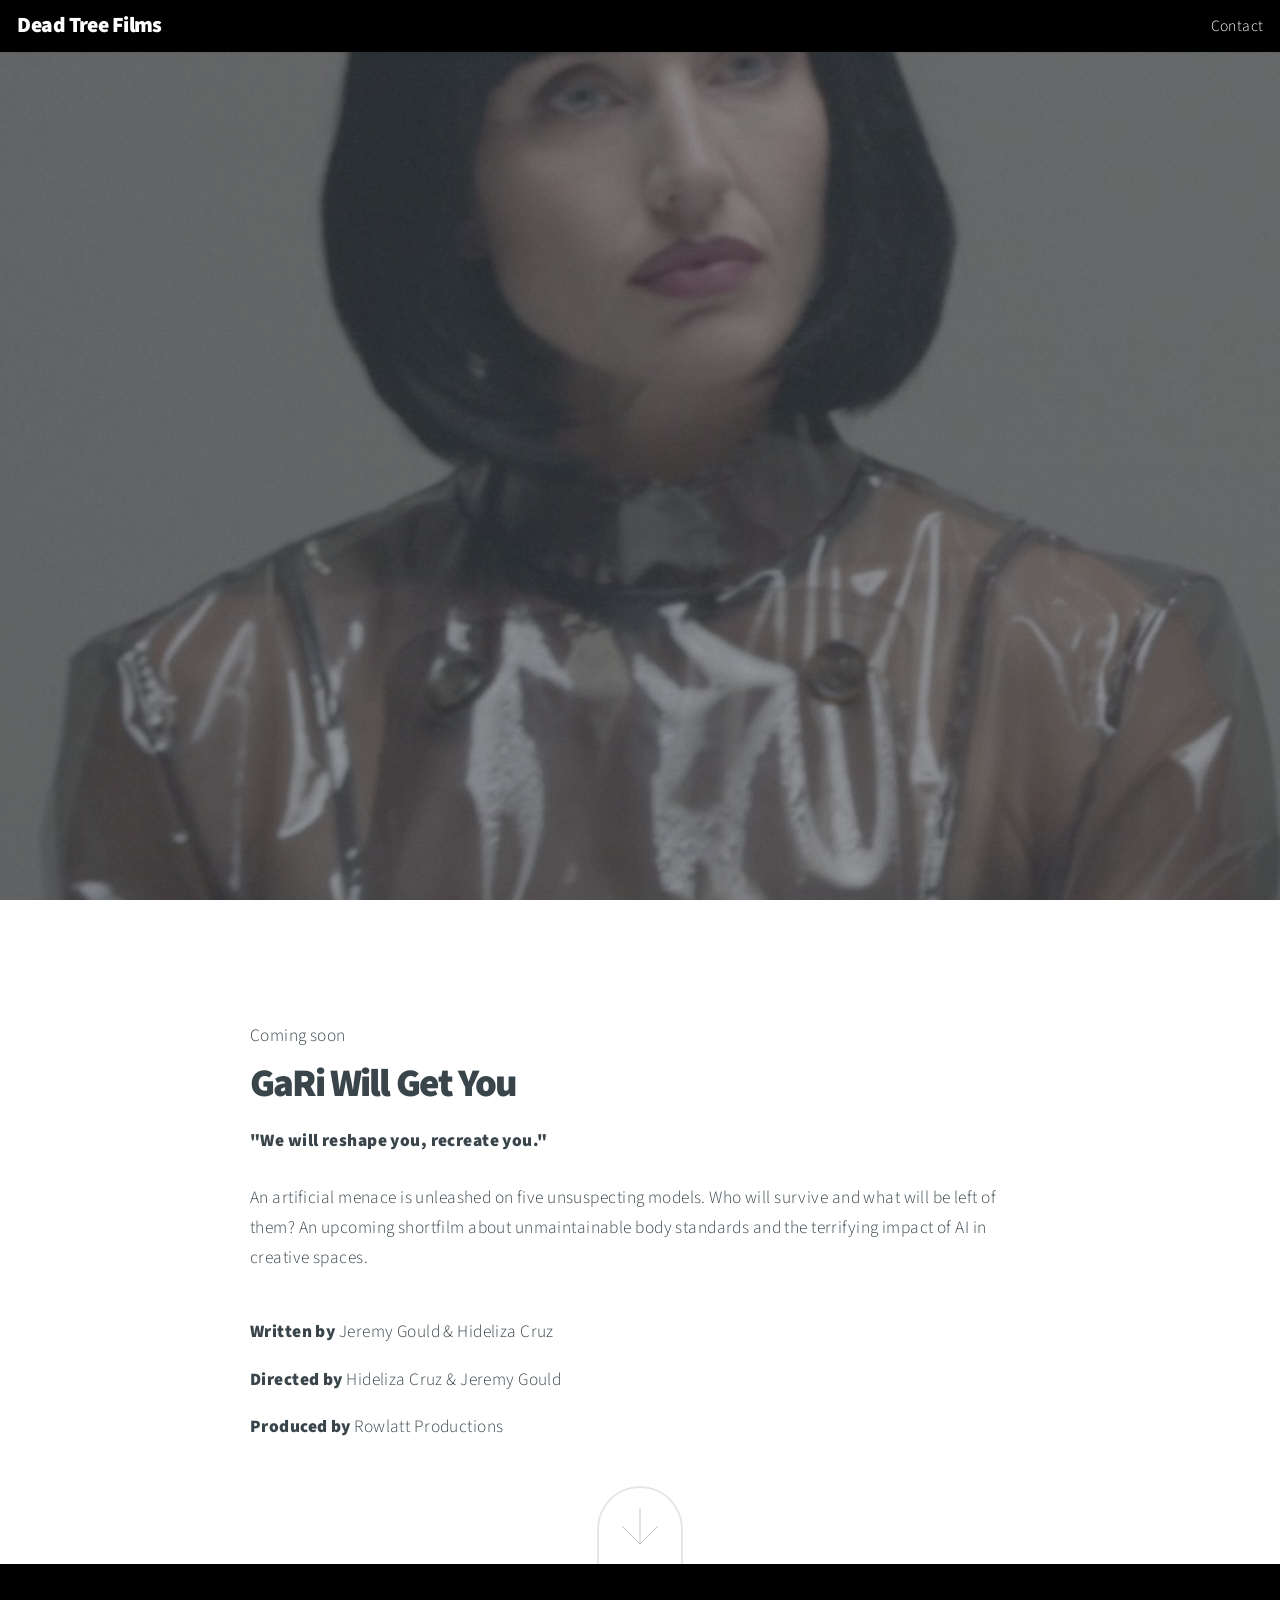
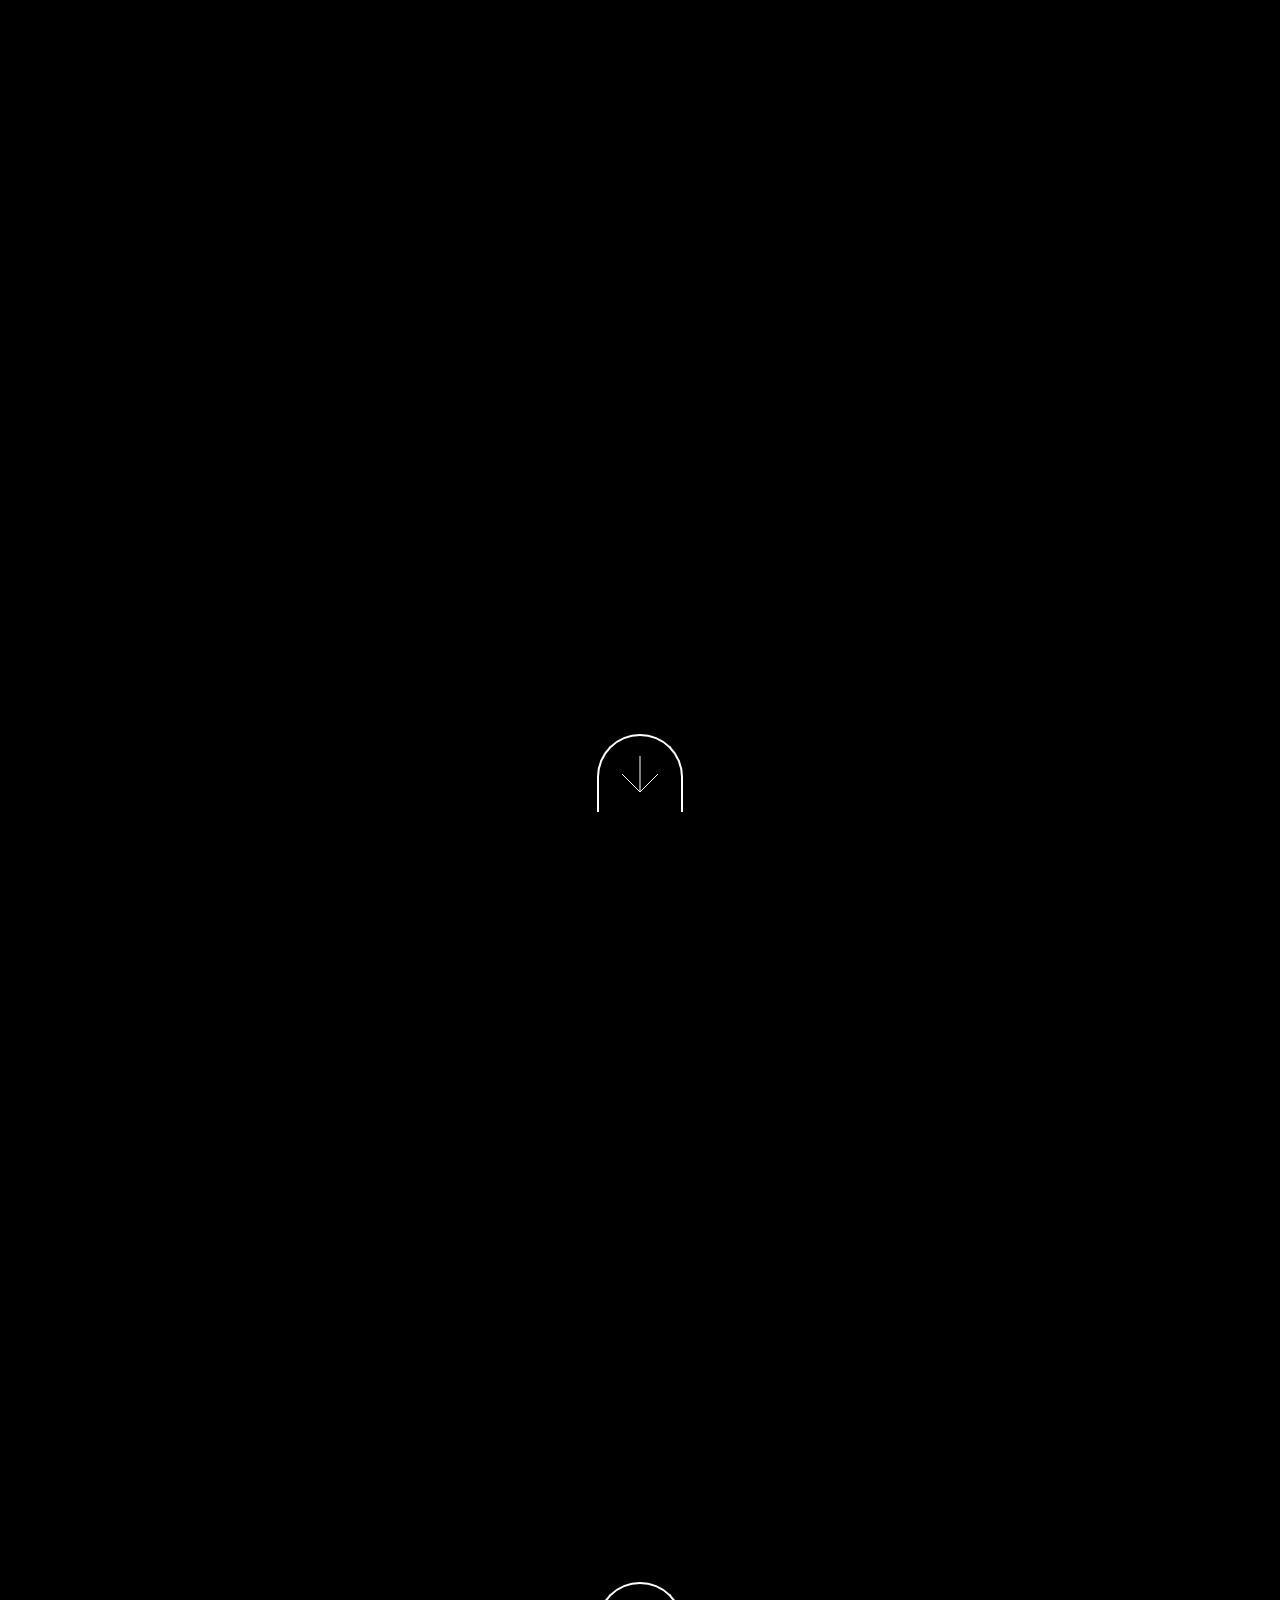
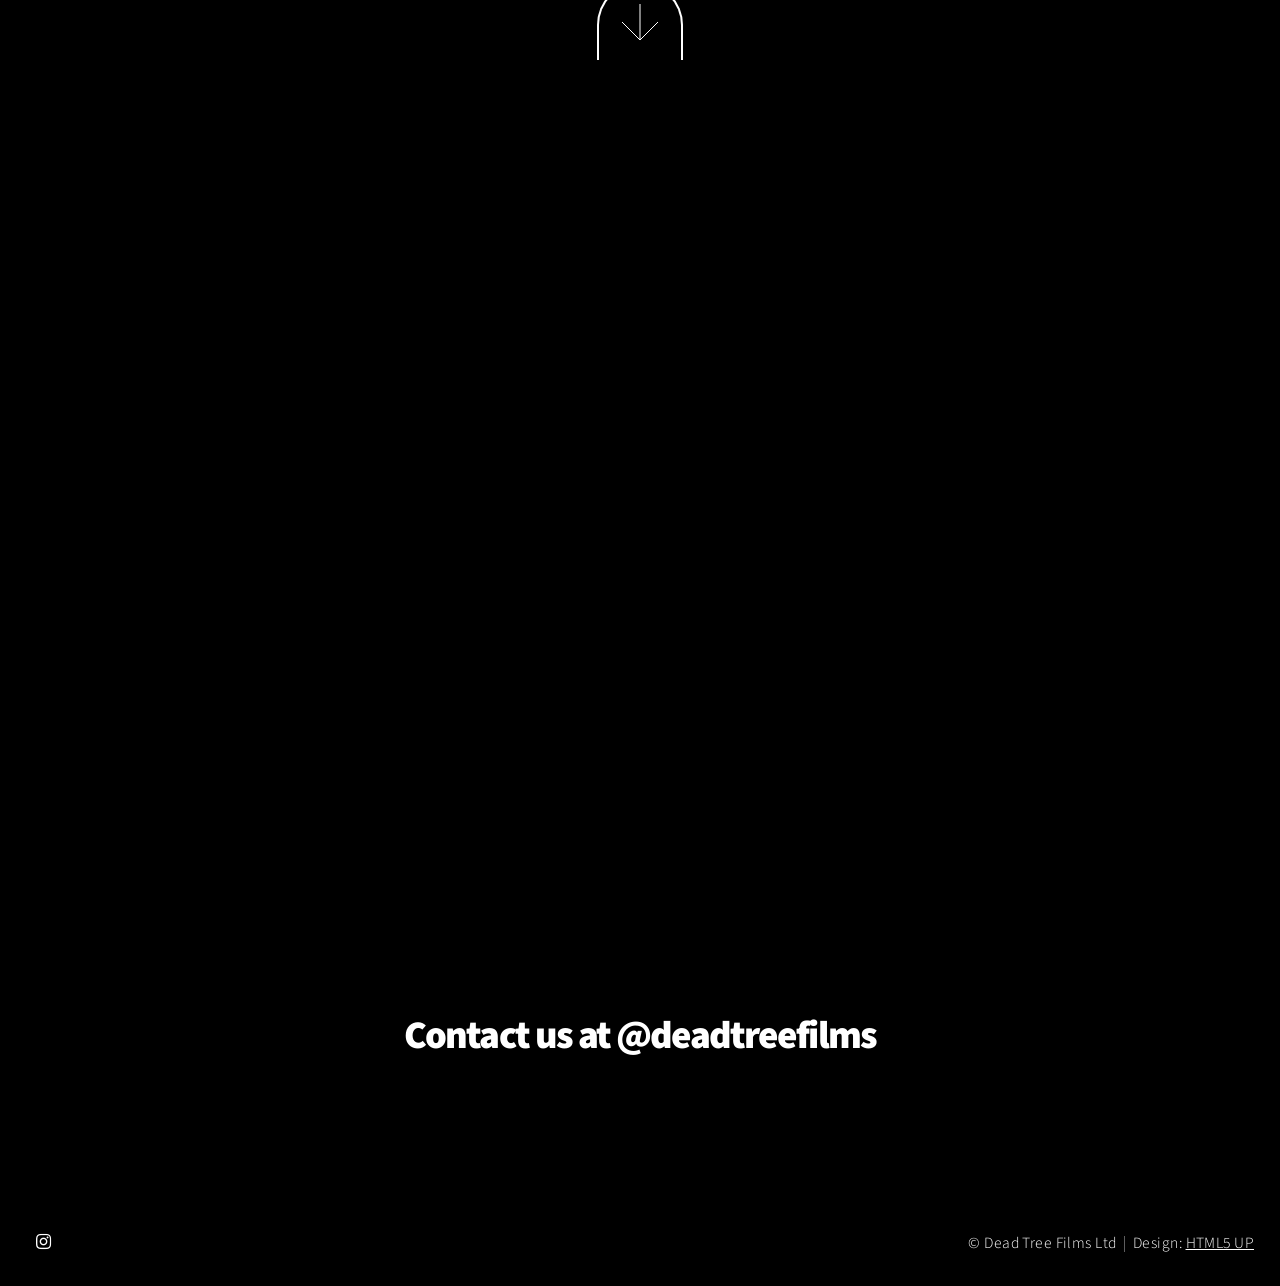
==== films_gari-will-get-you.html @ 2b0f0f31 "more pics for gari" ====
<!DOCTYPE HTML>
<!--
	Big Picture by HTML5 UP
	html5up.net | @ajlkn
	Free for personal and commercial use under the CCA 3.0 license (html5up.net/license)
-->
<html>
	<head>
		<title>GaRi Will Get You</title>
		<meta charset="utf-8" />
		<meta name="viewport" content="width=device-width, initial-scale=1, user-scalable=no" />
		<link rel="stylesheet" href="assets/css/main.css" />
		<noscript><link rel="stylesheet" href="assets/css/noscript.css" /></noscript>
	</head>
	<body class="is-preload">

		<!-- Header -->
			<header id="header">
				<h1 style="color:rgba(255, 255, 255, 1)"><a href="index.html">Dead Tree Films</a></h1>
				<nav>
					<ul>
						<li><a href="#contact">Contact</a></li>
					</ul>
				</nav>
			</header>

		<!-- Intro -->
			<section id="gariwillgetyou" class="main style1 dark fullscreen">
				<div class="content">
					<header>
						<p style="color:rgb(160, 160, 160, 1)"><strong>Coming soon</strong></p>
						<h2>GaRi Will Get You</h2>
					</header>
					<footer>
						<a href="#work" class="button style2 down">More</a>
					</footer>
				</div>
			</section>

		<!-- Work -->
			<section id="work" class="main style3 primary">
				<div class="content">
					<header>
						<p style="text-align:left">Coming soon</p>
						<h2 style="text-align:left"><strong>GaRi Will Get You</strong></h2>
						<p style="text-align:left"><strong>"We will reshape you, recreate you."</strong></p>
						<p style="text-align:left">An artificial menace is unleashed on five unsuspecting models. Who will survive and what will be left of them?
							An upcoming shortfilm about unmaintainable body standards and the terrifying impact of AI in creative spaces.</p>
					</header>
						<p></p>
						<p style="text-align:left"><strong>Written by</strong> Jeremy Gould & Hideliza Cruz</p>
						<p style="text-align:left"><strong>Directed by</strong> Hideliza Cruz & Jeremy Gould</p>
						<p style="text-align:left"><strong>Produced by</strong> Rowlatt Productions</p>
						<p></p>
				</div>
				<a href="#gariwillgetyou_showcase1" class="button style2 down anchored">Next</a>
			</section>

		<!-- Showcase 1 -->
			<section id="gariwillgetyou_showcase1" class="main style1 dark fullscreen">
				<div class="content">
					<header>
						<p></p>
					</header>
				</div>
				<a href="#gariwillgetyou_showcase2" class="button style2 down anchored">Next</a>	
			</section>

		<!-- Showcase 2 -->
			<section id="gariwillgetyou_showcase2" class="main style1 dark fullscreen">
				<div class="content">
					<header>
						<p></p>
					</header>
				</div>
				<a href="#gariwillgetyou_showcase3" class="button style2 down anchored">Next</a>	
			</section>

		<!-- Showcase 3 -->
			<section id="gariwillgetyou_showcase3" class="main style1 dark fullscreen">
				<div class="content">
					<header>
						<p></p>
					</header>
				</div>
			</section>

		<!-- Contact -->
			<section id="contact" class="main style3 secondary">
				<div class="content">
					<header>
						<h2 style="color:rgb(255, 255, 255)"><a href="https://www.instagram.com/deadtreefilms/?hl=en">Contact us at @deadtreefilms</a></h2>
					</header>
				</div>
			</section>

		<!-- Footer -->
			<footer id="footer">

				<!-- Icons -->
					<ul class="icons">
						<li><a href="https://www.instagram.com/deadtreefilms/?hl=en" class="icon brands fa-instagram"><span class="label">Instagram</span></a></li>
					</ul>

				<!-- Menu -->
					<ul class="menu">
						<li>&copy; Dead Tree Films Ltd</li><li>Design: <a href="https://html5up.net">HTML5 UP</a></li>
					</ul>

			</footer>

		<!-- Scripts -->
			<script src="assets/js/jquery.min.js"></script>
			<script src="assets/js/jquery.poptrox.min.js"></script>
			<script src="assets/js/jquery.scrolly.min.js"></script>
			<script src="assets/js/jquery.scrollex.min.js"></script>
			<script src="assets/js/browser.min.js"></script>
			<script src="assets/js/breakpoints.min.js"></script>
			<script src="assets/js/util.js"></script>
			<script src="assets/js/main.js"></script>

	</body>
</html>
---- assets/css/main.css ----
@import url("https://fonts.googleapis.com/css?family=Source+Sans+Pro:300,900");
@import url("fontawesome-all.min.css");

/*
	Big Picture by HTML5 UP
	html5up.net | @ajlkn
	Free for personal and commercial use under the CCA 3.0 license (html5up.net/license)
*/

html, body, div, span, applet, object,
iframe, h1, h2, h3, h4, h5, h6, p, blockquote,
pre, a, abbr, acronym, address, big, cite,
code, del, dfn, em, img, ins, kbd, q, s, samp,
small, strike, strong, sub, sup, tt, var, b,
u, i, center, dl, dt, dd, ol, ul, li, fieldset,
form, label, legend, table, caption, tbody,
tfoot, thead, tr, th, td, article, aside,
canvas, details, embed, figure, figcaption,
footer, header, hgroup, menu, nav, output, ruby,
section, summary, time, mark, audio, video {
	margin: 0;
	padding: 0;
	border: 0;
	font-size: 100%;
	font: inherit;
	/*color: white;  main font color */
	vertical-align: baseline;}

article, aside, details, figcaption, figure,
footer, header, hgroup, menu, nav, section {
	display: block;}

body {
	line-height: 1;
}

ol, ul {
	list-style: none;
}

blockquote, q {
	quotes: none;
}

	blockquote:before, blockquote:after, q:before, q:after {
		content: '';
		content: none;
	}

table {
	border-collapse: collapse;
	border-spacing: 0;
}

body {
	-webkit-text-size-adjust: none;
}

mark {
	background-color: transparent;
	color: inherit; /* checked */
}

input::-moz-focus-inner {
	border: 0;
	padding: 0;
}

input, select, textarea {
	-moz-appearance: none;
	-webkit-appearance: none;
	-ms-appearance: none;
	appearance: none;
}

/* Basic */

	@-ms-viewport {
		width: device-width;
	}

	html {
		height: 100%;
	}

	html {
		box-sizing: border-box;
	}

	*, *:before, *:after {
		box-sizing: inherit;
	}

	body {
		background: #000000; /* leave as #ffffff; */
		height: 100%;
		min-width: 320px;
	}

		body.is-preload *, body.is-preload *:before, body.is-preload *:after {
			-moz-animation: none !important;
			-webkit-animation: none !important;
			-ms-animation: none !important;
			animation: none !important;
			-moz-transition: none !important;
			-webkit-transition: none !important;
			-ms-transition: none !important;
			transition: none !important;
		}

/* Spinner */

	@-moz-keyframes spinner-rotate {
		0% {
			-moz-transform: scale(1) rotate(0deg);
			-webkit-transform: scale(1) rotate(0deg);
			-ms-transform: scale(1) rotate(0deg);
			transform: scale(1) rotate(0deg);
		}

		100% {
			-moz-transform: scale(1) rotate(360deg);
			-webkit-transform: scale(1) rotate(360deg);
			-ms-transform: scale(1) rotate(360deg);
			transform: scale(1) rotate(360deg);
		}
	}

	@-webkit-keyframes spinner-rotate {
		0% {
			-moz-transform: scale(1) rotate(0deg);
			-webkit-transform: scale(1) rotate(0deg);
			-ms-transform: scale(1) rotate(0deg);
			transform: scale(1) rotate(0deg);
		}

		100% {
			-moz-transform: scale(1) rotate(360deg);
			-webkit-transform: scale(1) rotate(360deg);
			-ms-transform: scale(1) rotate(360deg);
			transform: scale(1) rotate(360deg);
		}
	}

	@-ms-keyframes spinner-rotate {
		0% {
			-moz-transform: scale(1) rotate(0deg);
			-webkit-transform: scale(1) rotate(0deg);
			-ms-transform: scale(1) rotate(0deg);
			transform: scale(1) rotate(0deg);
		}

		100% {
			-moz-transform: scale(1) rotate(360deg);
			-webkit-transform: scale(1) rotate(360deg);
			-ms-transform: scale(1) rotate(360deg);
			transform: scale(1) rotate(360deg);
		}
	}

	@keyframes spinner-rotate {
		0% {
			-moz-transform: scale(1) rotate(0deg);
			-webkit-transform: scale(1) rotate(0deg);
			-ms-transform: scale(1) rotate(0deg);
			transform: scale(1) rotate(0deg);
		}

		100% {
			-moz-transform: scale(1) rotate(360deg);
			-webkit-transform: scale(1) rotate(360deg);
			-ms-transform: scale(1) rotate(360deg);
			transform: scale(1) rotate(360deg);
		}
	}

/* Loader */

	@-moz-keyframes spinner-show {
		0% {
			opacity: 0;
		}

		100% {
			opacity: 1;
		}
	}

	@-webkit-keyframes spinner-show {
		0% {
			opacity: 0;
		}

		100% {
			opacity: 1;
		}
	}

	@-ms-keyframes spinner-show {
		0% {
			opacity: 0;
		}

		100% {
			opacity: 1;
		}
	}

	@keyframes spinner-show {
		0% {
			opacity: 0;
		}

		100% {
			opacity: 1;
		}
	}

	@-moz-keyframes spinner-hide {
		0% {
			-moz-transform: scale(1) rotate(0deg);
			-webkit-transform: scale(1) rotate(0deg);
			-ms-transform: scale(1) rotate(0deg);
			transform: scale(1) rotate(0deg);
			color: #e5e6e7;
			z-index: 100001;
		}

		99% {
			-moz-transform: scale(0.5) rotate(360deg);
			-webkit-transform: scale(0.5) rotate(360deg);
			-ms-transform: scale(0.5) rotate(360deg);
			transform: scale(0.5) rotate(360deg);
			color: #e5e6e7;
			z-index: 100001;
		}

		100% {
			-moz-transform: scale(0.5) rotate(360deg);
			-webkit-transform: scale(0.5) rotate(360deg);
			-ms-transform: scale(0.5) rotate(360deg);
			transform: scale(0.5) rotate(360deg);
			color: #e5e6e7;
			z-index: -1;
		}
	}

	@-webkit-keyframes spinner-hide {
		0% {
			-moz-transform: scale(1) rotate(0deg);
			-webkit-transform: scale(1) rotate(0deg);
			-ms-transform: scale(1) rotate(0deg);
			transform: scale(1) rotate(0deg);
			color: #e5e6e7;
			z-index: 100001;
		}

		99% {
			-moz-transform: scale(0.5) rotate(360deg);
			-webkit-transform: scale(0.5) rotate(360deg);
			-ms-transform: scale(0.5) rotate(360deg);
			transform: scale(0.5) rotate(360deg);
			color: #e5e6e7;
			z-index: 100001;
		}

		100% {
			-moz-transform: scale(0.5) rotate(360deg);
			-webkit-transform: scale(0.5) rotate(360deg);
			-ms-transform: scale(0.5) rotate(360deg);
			transform: scale(0.5) rotate(360deg);
			color: #e5e6e7;
			z-index: -1;
		}
	}

	@-ms-keyframes spinner-hide {
		0% {
			-moz-transform: scale(1) rotate(0deg);
			-webkit-transform: scale(1) rotate(0deg);
			-ms-transform: scale(1) rotate(0deg);
			transform: scale(1) rotate(0deg);
			color: #e5e6e7;
			z-index: 100001;
		}

		99% {
			-moz-transform: scale(0.5) rotate(360deg);
			-webkit-transform: scale(0.5) rotate(360deg);
			-ms-transform: scale(0.5) rotate(360deg);
			transform: scale(0.5) rotate(360deg);
			color: #e5e6e7;
			z-index: 100001;
		}

		100% {
			-moz-transform: scale(0.5) rotate(360deg);
			-webkit-transform: scale(0.5) rotate(360deg);
			-ms-transform: scale(0.5) rotate(360deg);
			transform: scale(0.5) rotate(360deg);
			color: #e5e6e7;
			z-index: -1;
		}
	}

	@keyframes spinner-hide {
		0% {
			-moz-transform: scale(1) rotate(0deg);
			-webkit-transform: scale(1) rotate(0deg);
			-ms-transform: scale(1) rotate(0deg);
			transform: scale(1) rotate(0deg);
			color: #e5e6e7;
			z-index: 100001;
		}

		99% {
			-moz-transform: scale(0.5) rotate(360deg);
			-webkit-transform: scale(0.5) rotate(360deg);
			-ms-transform: scale(0.5) rotate(360deg);
			transform: scale(0.5) rotate(360deg);
			color: #e5e6e7;
			z-index: 100001;
		}

		100% {
			-moz-transform: scale(0.5) rotate(360deg);
			-webkit-transform: scale(0.5) rotate(360deg);
			-ms-transform: scale(0.5) rotate(360deg);
			transform: scale(0.5) rotate(360deg);
			color: #e5e6e7;
			z-index: -1;
		}
	}

	@-moz-keyframes overlay-hide {
		0% {
			opacity: 1;
			z-index: 100000;
		}

		15% {
			opacity: 1;
			z-index: 100000;
		}

		99% {
			opacity: 0;
			z-index: 100000;
		}

		100% {
			opacity: 0;
			z-index: -1;
		}
	}

	@-webkit-keyframes overlay-hide {
		0% {
			opacity: 1;
			z-index: 100000;
		}

		15% {
			opacity: 1;
			z-index: 100000;
		}

		99% {
			opacity: 0;
			z-index: 100000;
		}

		100% {
			opacity: 0;
			z-index: -1;
		}
	}

	@-ms-keyframes overlay-hide {
		0% {
			opacity: 1;
			z-index: 100000;
		}

		15% {
			opacity: 1;
			z-index: 100000;
		}

		99% {
			opacity: 0;
			z-index: 100000;
		}

		100% {
			opacity: 0;
			z-index: -1;
		}
	}

	@keyframes overlay-hide {
		0% {
			opacity: 1;
			z-index: 100000;
		}

		15% {
			opacity: 1;
			z-index: 100000;
		}

		99% {
			opacity: 0;
			z-index: 100000;
		}

		100% {
			opacity: 0;
			z-index: -1;
		}
	}

	body {
		text-decoration: none;
	}

		body:before {
			-moz-animation: spinner-show 1.5s 1 0.25s ease forwards, spinner-hide 0.25s ease-in-out forwards !important;
			-webkit-animation: spinner-show 1.5s 1 0.25s ease forwards, spinner-hide 0.25s ease-in-out forwards !important;
			-ms-animation: spinner-show 1.5s 1 0.25s ease forwards, spinner-hide 0.25s ease-in-out forwards !important;
			animation: spinner-show 1.5s 1 0.25s ease forwards, spinner-hide 0.25s ease-in-out forwards !important;
			-moz-transform-origin: 50% 50%;
			-webkit-transform-origin: 50% 50%;
			-ms-transform-origin: 50% 50%;
			transform-origin: 50% 50%;
			-moz-osx-font-smoothing: grayscale;
			-webkit-font-smoothing: antialiased;
			font-family: FontAwesome;
			font-style: normal;
			font-weight: normal;
			text-transform: none !important;
			color: #e5e6e7;
			content: '\f1ce';
			cursor: default;
			display: block;
			font-size: 2em;
			height: 2em;
			left: 50%;
			line-height: 2em;
			margin: -1em 0 0 -1em;
			opacity: 0;
			position: fixed;
			text-align: center;
			top: 50%;
			width: 2em;
			z-index: -1;
		}

		body:after {
			-moz-animation: overlay-hide 1.5s ease-in forwards !important;
			-webkit-animation: overlay-hide 1.5s ease-in forwards !important;
			-ms-animation: overlay-hide 1.5s ease-in forwards !important;
			animation: overlay-hide 1.5s ease-in forwards !important;
			background: #000000; /* ffffff */
			content: '';
			display: block;
			height: 100%;
			left: 0;
			opacity: 0;
			position: fixed;
			top: 0;
			width: 100%;
			z-index: -1;
		}

		body.is-preload:before {
			-moz-animation: spinner-show 1.5s 1 0.25s ease forwards, spinner-rotate 0.75s infinite linear !important;
			-webkit-animation: spinner-show 1.5s 1 0.25s ease forwards, spinner-rotate 0.75s infinite linear !important;
			-ms-animation: spinner-show 1.5s 1 0.25s ease forwards, spinner-rotate 0.75s infinite linear !important;
			animation: spinner-show 1.5s 1 0.25s ease forwards, spinner-rotate 0.75s infinite linear !important;
			z-index: 100001;
		}

		body.is-preload:after {
			-moz-animation: none !important;
			-webkit-animation: none !important;
			-ms-animation: none !important;
			animation: none !important;
			opacity: 1;
			z-index: 100000;
		}

	@media (-webkit-min-device-pixel-ratio: 2) {

		body:before {
			line-height: 2.025em;
		}

	}

/* Type */

	body, input, textarea, select {
		font-family: "Source Sans Pro", "sans-serif";
		font-weight: 300;
		font-size: 18pt;
		line-height: 1.75em;
		color: #39454b;
		letter-spacing: 0.025em;
	}

		@media screen and (max-width: 1920px) {

			body, input, textarea, select {
				font-size: 17pt;
			}

		}

		@media screen and (max-width: 1680px) {

			body, input, textarea, select {
				font-size: 15pt;
			}

		}

		@media screen and (max-width: 1280px) {

			body, input, textarea, select {
				font-size: 13pt;
			}

		}

		@media screen and (max-width: 1000px) {

			body, input, textarea, select {
				font-size: 13pt;
			}

		}

		@media screen and (max-width: 736px) {

			body, input, textarea, select {
				font-size: 12pt;
				line-height: 1.5em;
			}

		}

	h1, h2, h3, h4, h5, h6 {
		font-weight: 900;
		color: inherit; /* inherit; */
		letter-spacing: -0.0325em;
	}

		h1 a, h2 a, h3 a, h4 a, h5 a, h6 a {
			color: inherit; /* inherit; */
			text-decoration: none;
		}

	h2 {
		font-size: 2.25em;
		line-height: 1.25em;
		letter-spacing: -0.05em;
	}

	@media screen and (max-width: 736px) {

		h2 {
			font-size: 1.5em;
		}

	}

	strong, b {
		font-weight: 900;
		color: inherit; /* inherit; */
	}

	em, i {
		font-style: italic;
	}

	a {
		-moz-transition: color 0.2s ease-in-out;
		-webkit-transition: color 0.2s ease-in-out;
		-ms-transition: color 0.2s ease-in-out;
		transition: color 0.2s ease-in-out;
		color: #98c593;
	}

	sub {
		position: relative;
		top: 0.5em;
		font-size: 0.8em;
	}

	sup {
		position: relative;
		top: -0.5em;
		font-size: 0.8em;
	}

	hr {
		border: 0;
		border-top: solid 1px #e5e6e7;
	}

	blockquote {
		border-left: solid 0.5em #e5e6e7;
		padding: 1em 0 1em 2em;
		font-style: italic;
	}

	p, ul, ol, dl, table {
		margin-bottom: 1em;
	}

/* Box */

	.box {
		background: rgb(0, 0, 0, 0.1);
		color: #ffffff;
		padding: 2em;
	}

		.box > :last-child {
			margin-bottom: 0;
		}

		.box.style2 {
			padding: 3.5em 2.5em 3.5em 2.5em;
		}

		@media screen and (max-width: 736px) {

			.box {
				padding: 1em;
			}

				.box.style2 {
					padding: 1.5em 1.25em 1.5em 1.25em;
					background-color: rgba(0, 0, 0, 0.1);
				}

		}

/* Button */

	input[type="button"],
	input[type="submit"],
	input[type="reset"],
	.button,
	button {
		-moz-appearance: none;
		-webkit-appearance: none;
		-ms-appearance: none;
		appearance: none;
		-moz-transition: background-color 0.2s ease-in-out;
		-webkit-transition: background-color 0.2s ease-in-out;
		-ms-transition: background-color 0.2s ease-in-out;
		transition: background-color 0.2s ease-in-out;
		background-color: #98c593;
		border: 0;
		border-radius: 3.5em;
		color: #ffffff;
		cursor: pointer;
		display: inline-block;
		height: 3.5em;
		line-height: 3.5em;
		outline: 0;
		padding: 0 2em 0 2em;
		position: relative;
		text-align: center;
		text-decoration: none;
	}

		input[type="button"].down,
		input[type="submit"].down,
		input[type="reset"].down,
		.button.down,
		button.down {
			width: 5em;
			height: 5em;
			line-height: 4.5em;
			padding: 0;
			background-image: url("images/dark-arrow.svg");
			background-position: center center;
			background-repeat: no-repeat;
			text-indent: -10em;
			overflow: hidden;
		}

			input[type="button"].down.anchored,
			input[type="submit"].down.anchored,
			input[type="reset"].down.anchored,
			.button.down.anchored,
			button.down.anchored {
				bottom: 0;
				border-bottom: 0;
				border-radius: 3em 3em 0 0;
				height: 4.5em;
				margin-left: -2.5em;
			}

		input[type="button"].anchored,
		input[type="submit"].anchored,
		input[type="reset"].anchored,
		.button.anchored,
		button.anchored {
			position: absolute;
			left: 50%;
		}

		input[type="button"]:hover,
		input[type="submit"]:hover,
		input[type="reset"]:hover,
		.button:hover,
		button:hover {
			background-color: #a8cea4;
		}

		input[type="button"]:active,
		input[type="submit"]:active,
		input[type="reset"]:active,
		.button:active,
		button:active {
			background-color: #88bc82;
		}

		input[type="button"].style2,
		input[type="submit"].style2,
		input[type="reset"].style2,
		.button.style2,
		button.style2 {
			background-color: transparent;
			border: solid 2px #e5e6e7;
			color: white; /* inherit; */
		}

			input[type="button"].style2:hover,
			input[type="submit"].style2:hover,
			input[type="reset"].style2:hover,
			.button.style2:hover,
			button.style2:hover {
				background-color: rgba(229, 230, 231, 0.25);
			}

			input[type="button"].style2:active,
			input[type="submit"].style2:active,
			input[type="reset"].style2:active,
			.button.style2:active,
			button.style2:active {
				background-color: rgba(229, 230, 231, 0.375);
			}

			input[type="button"].style2.down,
			input[type="submit"].style2.down,
			input[type="reset"].style2.down,
			.button.style2.down,
			button.style2.down {
				background-image: url("images/arrow.svg");
			}

/* Form */

	form {
		margin: 0 0 2em 0;
	}

		form > :last-child {
			margin-bottom: 0;
		}

		form > .fields {
			display: -moz-flex;
			display: -webkit-flex;
			display: -ms-flex;
			display: flex;
			-moz-flex-wrap: wrap;
			-webkit-flex-wrap: wrap;
			-ms-flex-wrap: wrap;
			flex-wrap: wrap;
			width: calc(100% + 3em);
			margin: -1.5em 0 2em -1.5em;
		}

			form > .fields > .field {
				-moz-flex-grow: 0;
				-webkit-flex-grow: 0;
				-ms-flex-grow: 0;
				flex-grow: 0;
				-moz-flex-shrink: 0;
				-webkit-flex-shrink: 0;
				-ms-flex-shrink: 0;
				flex-shrink: 0;
				padding: 1.5em 0 0 1.5em;
				width: calc(100% - 1.5em);
			}

				form > .fields > .field.half {
					width: calc(50% - 0.75em);
				}

				form > .fields > .field.third {
					width: calc(100%/3 - 0.5em);
				}

				form > .fields > .field.quarter {
					width: calc(25% - 0.375em);
				}

		@media screen and (max-width: 480px) {

			form > .fields {
				width: calc(100% + 2em);
				margin: -1em 0 2em -1em;
			}

				form > .fields > .field {
					padding: 1em 0 0 1em;
					width: calc(100% - 1em);
				}

					form > .fields > .field.half {
						width: calc(100% - 1em);
					}

					form > .fields > .field.third {
						width: calc(100% - 1em);
					}

					form > .fields > .field.quarter {
						width: calc(100% - 1em);
					}

		}

	label {
		display: block;
	}

	input[type="text"],
	input[type="password"],
	input[type="email"],
	input[type="tel"],
	input[type="search"],
	input[type="url"],
	select,
	textarea {
		-moz-appearance: none;
		-webkit-appearance: none;
		-ms-appearance: none;
		appearance: none;
		-moz-transition: border-color 0.2s ease-in-out, color 0.2s ease-in-out;
		-webkit-transition: border-color 0.2s ease-in-out, color 0.2s ease-in-out;
		-ms-transition: border-color 0.2s ease-in-out, color 0.2s ease-in-out;
		transition: border-color 0.2s ease-in-out, color 0.2s ease-in-out;
		color: #39454b;
		display: block;
		width: 100%;
		padding: 0.65em 0.75em;
		background: none;
		border: solid 2px #e5e6e7;
		color: inherit; /* inherit; */
		border-radius: 0.5em;
		outline: none;
	}

		input[type="text"]:focus,
		input[type="password"]:focus,
		input[type="email"]:focus,
		input[type="tel"]:focus,
		input[type="search"]:focus,
		input[type="url"]:focus,
		select:focus,
		textarea:focus {
			border-color: #9ac8e9;
		}

	input[type="text"],
	input[type="password"],
	input[type="email"],
	input[type="tel"],
	input[type="search"],
	input[type="url"],
	select {
		line-height: 1.35em;
	}

	textarea {
		min-height: 8em;
	}

	::-moz-focus-inner {
		border: 0;
	}

	::-webkit-input-placeholder {
		opacity: 0.375;
	}

	:-moz-placeholder {
		opacity: 0.375;
	}

	::-moz-placeholder {
		opacity: 0.375;
	}

	:-ms-input-placeholder {
		opacity: 0.375;
	}

/* Icon */

	.icon {
		text-decoration: none;
		position: relative;
		text-decoration: none;
	}

		.icon:before {
			-moz-osx-font-smoothing: grayscale;
			-webkit-font-smoothing: antialiased;
			display: inline-block;
			font-style: normal;
			font-variant: normal;
			text-rendering: auto;
			line-height: 1;
			text-transform: none !important;
			font-family: 'Font Awesome 5 Free';
			font-weight: 400;
		}

		.icon:before {
			line-height: inherit;
		}

		.icon > .label {
			display: none;
		}

		.icon.solid:before {
			font-weight: 900;
		}

		.icon.brands:before {
			font-family: 'Font Awesome 5 Brands';
		}

/* Image */

	.image {
		position: relative;
		display: inline-block;
	}

		.image:before {
			content: '';
			position: absolute;
			left: 0;
			top: 0;
			width: 100%;
			height: 100%;
			background: url("images/overlay.png");
		}

		.image img {
			display: block;
			width: 100%;
		}

		.image.featured {
			display: block;
			width: 100%;
			margin: 0 0 2em 0;
		}

		.image.fit {
			display: block;
			width: 100%;
		}

		.image.left {
			float: left;
			margin: 0 2em 2em 0;
		}

		.image.centered {
			display: block;
			margin: 0 0 2em 0;
		}

			.image.centered img {
				margin: 0 auto;
				width: auto;
			}

/* List */

	ul.default {
		list-style: disc;
		padding-left: 1em;
	}

		ul.default li {
			padding-left: 0.5em;
		}

	ul.menu {
		cursor: default;
	}

		ul.menu li {
			display: inline-block;
			line-height: 1em;
			border-left: solid 1px #e5e6e7;
			padding: 0 0 0 0.5em;
			margin: 0 0 0 0.5em;
		}

			ul.menu li:first-child {
				border-left: 0;
				padding-left: 0;
				margin-left: 0;
			}

	ol.default {
		list-style: decimal;
		padding-left: 1.25em;
	}

		ol.default li {
			padding-left: 0.25em;
		}

/* Actions */

	ul.actions {
		display: -moz-flex;
		display: -webkit-flex;
		display: -ms-flex;
		display: flex;
		cursor: default;
		list-style: none;
		margin-left: -1em;
		padding-left: 0;
	}

		ul.actions li {
			padding: 0 0 0 1em;
			vertical-align: middle;
		}

		ul.actions.special {
			-moz-justify-content: center;
			-webkit-justify-content: center;
			-ms-justify-content: center;
			justify-content: center;
			width: 100%;
			margin-left: 0;
		}

			ul.actions.special li:first-child {
				padding-left: 0;
			}

		ul.actions.stacked {
			-moz-flex-direction: column;
			-webkit-flex-direction: column;
			-ms-flex-direction: column;
			flex-direction: column;
			margin-left: 0;
		}

			ul.actions.stacked li {
				padding: 1.3em 0 0 0;
			}

				ul.actions.stacked li:first-child {
					padding-top: 0;
				}

		ul.actions.fit {
			width: calc(100% + 1em);
		}

			ul.actions.fit li {
				-moz-flex-grow: 1;
				-webkit-flex-grow: 1;
				-ms-flex-grow: 1;
				flex-grow: 1;
				-moz-flex-shrink: 1;
				-webkit-flex-shrink: 1;
				-ms-flex-shrink: 1;
				flex-shrink: 1;
				width: 100%;
			}

				ul.actions.fit li > * {
					width: 100%;
				}

			ul.actions.fit.stacked {
				width: 100%;
			}

		@media screen and (max-width: 480px) {

			ul.actions:not(.fixed) {
				-moz-flex-direction: column;
				-webkit-flex-direction: column;
				-ms-flex-direction: column;
				flex-direction: column;
				margin-left: 0;
				width: 100% !important;
			}

				ul.actions:not(.fixed) li {
					-moz-flex-grow: 1;
					-webkit-flex-grow: 1;
					-ms-flex-grow: 1;
					flex-grow: 1;
					-moz-flex-shrink: 1;
					-webkit-flex-shrink: 1;
					-ms-flex-shrink: 1;
					flex-shrink: 1;
					padding: 1em 0 0 0;
					text-align: center;
					width: 100%;
				}

					ul.actions:not(.fixed) li > * {
						width: 100%;
					}

					ul.actions:not(.fixed) li:first-child {
						padding-top: 0;
					}

					ul.actions:not(.fixed) li input[type="submit"],
					ul.actions:not(.fixed) li input[type="reset"],
					ul.actions:not(.fixed) li input[type="button"],
					ul.actions:not(.fixed) li button,
					ul.actions:not(.fixed) li .button {
						width: 100%;
					}

						ul.actions:not(.fixed) li input[type="submit"].icon:before,
						ul.actions:not(.fixed) li input[type="reset"].icon:before,
						ul.actions:not(.fixed) li input[type="button"].icon:before,
						ul.actions:not(.fixed) li button.icon:before,
						ul.actions:not(.fixed) li .button.icon:before {
							margin-left: -0.5rem;
						}

		}

/* Icons */

	ul.icons {
		cursor: default;
	}

		ul.icons li {
			display: inline-block;
		}

		ul.icons a {
			display: inline-block;
			width: 2em;
			height: 2em;
			line-height: 2em;
			text-align: center;
			border: 0;
		}

/* Sections/Article */

	header {
		margin-bottom: 1em;
	}

		header p {
			display: block;
			margin: 1em 0 0 0;
			padding: 0 0 0.5em 0;
		}

	footer {
		margin-top: 2em;
	}

/* Table */

	table {
		width: 100%;
	}

		table.default {
			width: 100%;
		}

			table.default tbody tr:nth-child(2n+2) {
				background: rgba(229, 230, 231, 0.5);
			}

			table.default td {
				padding: 0.5em 1em 0.5em 1em;
			}

			table.default th {
				text-align: left;
				font-weight: 900;
				padding: 0.5em 1em 0.5em 1em;
			}

			table.default thead {
				background: #39454b;
				color: #222222; /* ffffff */
			}

			table.default tfoot {
				background: #e5e6e7;
			}

/* Poptrox */

	.poptrox-popup {
		-moz-box-sizing: content-box;
		-webkit-box-sizing: content-box;
		-ms-box-sizing: content-box;
		box-sizing: content-box;
		background: #fff;
		padding-bottom: 3em;
		box-shadow: 0 0.1em 0.15em 0 rgba(0, 0, 0, 0.15);
	}

		.poptrox-popup .loader {
			position: absolute;
			top: 50%;
			left: 50%;
			margin: -1em 0 0 -1em;
			width: 2em;
			height: 2em;
			display: block;
			font-size: 2em;
		}

			.poptrox-popup .loader:before {
				-moz-animation: spinner-rotate 0.75s infinite linear !important;
				-webkit-animation: spinner-rotate 0.75s infinite linear !important;
				-ms-animation: spinner-rotate 0.75s infinite linear !important;
				animation: spinner-rotate 0.75s infinite linear !important;
				-moz-osx-font-smoothing: grayscale;
				-webkit-font-smoothing: antialiased;
				font-family: FontAwesome;
				font-style: normal;
				font-weight: normal;
				text-transform: none !important;
				color: #e5e6e7;
				content: '\f1ce';
				cursor: default;
				display: block;
				height: 2em;
				left: 0;
				line-height: 2em;
				position: absolute;
				text-align: center;
				top: 0;
				width: 2em;
			}

		.poptrox-popup .caption {
			position: absolute;
			bottom: 0;
			left: 0;
			background: #ffffff;
			width: 100%;
			height: 3em;
			line-height: 2.8em;
			text-align: center;
			cursor: default;
			z-index: 1;
			font-size: 0.9em;
		}

		.poptrox-popup .nav-next,
		.poptrox-popup .nav-previous {
			-moz-transition: opacity 0.2s ease-in-out;
			-webkit-transition: opacity 0.2s ease-in-out;
			-ms-transition: opacity 0.2s ease-in-out;
			transition: opacity 0.2s ease-in-out;
			position: absolute;
			top: 0;
			width: 50%;
			height: 100%;
			opacity: 0;
			cursor: pointer;
			background: rgba(0, 0, 0, 0.01);
			-webkit-tap-highlight-color: rgba(255, 255, 255, 0);
		}

		.poptrox-popup .nav-next:before,
		.poptrox-popup .nav-previous:before {
			content: '';
			position: absolute;
			width: 96px;
			height: 64px;
			background: url("images/poptrox-nav.svg");
			top: calc(50% - 1.5em);
			margin: -32px 0 0 0;
		}

		.poptrox-popup:hover .nav-next,
		.poptrox-popup:hover .nav-previous {
			opacity: 0.5;
		}

		.poptrox-popup:hover .nav-next:hover,
		.poptrox-popup:hover .nav-previous:hover {
			opacity: 1.0;
		}

		.poptrox-popup .nav-previous:before {
			-moz-transform: scaleX(-1);
			-webkit-transform: scaleX(-1);
			-ms-transform: scaleX(-1);
			transform: scaleX(-1);
			-ms-filter: "FlipH";
			filter: FlipH;
		}

		.poptrox-popup .nav-next {
			right: 0;
		}

			.poptrox-popup .nav-next:before {
				right: 0;
			}

		.poptrox-popup .nav-previous {
			left: 0;
		}

			.poptrox-popup .nav-previous:before {
				left: 0;
			}

		.poptrox-popup .closer {
			-moz-transition: opacity 0.2s ease-in-out;
			-webkit-transition: opacity 0.2s ease-in-out;
			-ms-transition: opacity 0.2s ease-in-out;
			transition: opacity 0.2s ease-in-out;
			position: absolute;
			top: 0;
			right: 0;
			width: 64px;
			height: 64px;
			text-indent: -9999px;
			z-index: 2;
			opacity: 0;
			-webkit-tap-highlight-color: rgba(255, 255, 255, 0);
		}

			.poptrox-popup .closer:before {
				content: '';
				display: block;
				position: absolute;
				right: 16px;
				top: 16px;
				width: 40px;
				height: 40px;
				border-radius: 100%;
				box-shadow: inset 0 0 0 2px #fff;
				background: url("images/poptrox-closer.svg") center center;
				color: #000000 !important; /* ffffff */
			}

		.poptrox-popup:hover .closer {
			opacity: 0.5;
		}

			.poptrox-popup:hover .closer:hover {
				opacity: 1.0;
			}

		body.is-touch .poptrox-popup .nav-next,
		body.is-touch .poptrox-popup .nav-previous,
		body.is-touch .poptrox-popup .closer {
			opacity: 1.0 !important;
		}

		@media screen and (max-width: 736px) {

			.poptrox-popup .nav-next:before,
			.poptrox-popup .nav-previous:before {
				width: 48px;
				height: 32px;
				background-size: contain;
				margin: -16px 0 0 0;
			}

			.poptrox-popup .closer:before {
				right: 12px;
				top: 12px;
				width: 20px;
				height: 20px;
				box-shadow: inset 0 0 0 1px #fff;
				background-size: contain;
				opacity: 0.65;
			}

		}

/* Gallery */

	.gallery_text {
	    position: absolute;
		top: 50%;
		left: 50%;
		transform: translate(-50%, -50%);		
	}

	.gallery_text_small {
	    position: absolute;
		top: 80%;
		left: 50%;
		transform: translate(-50%, -50%);		
	}

	.gallery {
		display: -moz-flex;
		display: -webkit-flex;
		display: -ms-flex;
		display: flex;
		-moz-flex-wrap: wrap;
		-webkit-flex-wrap: wrap;
		-ms-flex-wrap: wrap;
		flex-wrap: wrap;
		width: 45em;
		max-width: 100%;
		margin: 0 auto 2em auto;
	}

		.gallery article {
			-moz-transition: -moz-transform 1s ease, opacity 1s ease;
			-webkit-transition: -webkit-transform 1s ease, opacity 1s ease;
			-ms-transition: -ms-transform 1s ease, opacity 1s ease;
			transition: transform 1s ease, opacity 1s ease;
			-moz-transform: translateX(0);
			-webkit-transform: translateX(0);
			-ms-transform: translateX(0);
			transform: translateX(0);
			width: 50%;
			position: relative;
			text-align: center; /* added */
			color: white; /* added */
			opacity: 1.0;
		}

			.gallery article .image {
				margin: 0;
				display: block;
			}

			.gallery article:nth-last-child(1n) {
				-moz-transition-delay: 0.05s;
				-webkit-transition-delay: 0.05s;
				-ms-transition-delay: 0.05s;
				transition-delay: 0.05s;
			}

			.gallery article:nth-last-child(2n) {
				-moz-transition-delay: 0.05s;
				-webkit-transition-delay: 0.05s;
				-ms-transition-delay: 0.05s;
				transition-delay: 0.05s;
			}

			.gallery article:nth-last-child(2n) {
				-moz-transition-delay: 0.1s;
				-webkit-transition-delay: 0.1s;
				-ms-transition-delay: 0.1s;
				transition-delay: 0.1s;
			}

			.gallery article:nth-last-child(3n) {
				-moz-transition-delay: 0.1s;
				-webkit-transition-delay: 0.1s;
				-ms-transition-delay: 0.1s;
				transition-delay: 0.1s;
			}

			.gallery article:nth-last-child(3n) {
				-moz-transition-delay: 0.15s;
				-webkit-transition-delay: 0.15s;
				-ms-transition-delay: 0.15s;
				transition-delay: 0.15s;
			}

			.gallery article:nth-last-child(4n) {
				-moz-transition-delay: 0.15s;
				-webkit-transition-delay: 0.15s;
				-ms-transition-delay: 0.15s;
				transition-delay: 0.15s;
			}

			.gallery article:nth-last-child(4n) {
				-moz-transition-delay: 0.2s;
				-webkit-transition-delay: 0.2s;
				-ms-transition-delay: 0.2s;
				transition-delay: 0.2s;
			}

			.gallery article:nth-last-child(5n) {
				-moz-transition-delay: 0.2s;
				-webkit-transition-delay: 0.2s;
				-ms-transition-delay: 0.2s;
				transition-delay: 0.2s;
			}

			.gallery article:nth-last-child(5n) {
				-moz-transition-delay: 0.25s;
				-webkit-transition-delay: 0.25s;
				-ms-transition-delay: 0.25s;
				transition-delay: 0.25s;
			}

			.gallery article:nth-last-child(6n) {
				-moz-transition-delay: 0.25s;
				-webkit-transition-delay: 0.25s;
				-ms-transition-delay: 0.25s;
				transition-delay: 0.25s;
			}

			.gallery article:nth-last-child(6n) {
				-moz-transition-delay: 0.3s;
				-webkit-transition-delay: 0.3s;
				-ms-transition-delay: 0.3s;
				transition-delay: 0.3s;
			}

			.gallery article:nth-last-child(7n) {
				-moz-transition-delay: 0.3s;
				-webkit-transition-delay: 0.3s;
				-ms-transition-delay: 0.3s;
				transition-delay: 0.3s;
			}

			.gallery article:nth-last-child(7n) {
				-moz-transition-delay: 0.35s;
				-webkit-transition-delay: 0.35s;
				-ms-transition-delay: 0.35s;
				transition-delay: 0.35s;
			}

			.gallery article:nth-last-child(8n) {
				-moz-transition-delay: 0.35s;
				-webkit-transition-delay: 0.35s;
				-ms-transition-delay: 0.35s;
				transition-delay: 0.35s;
			}

			.gallery article:nth-last-child(8n) {
				-moz-transition-delay: 0.4s;
				-webkit-transition-delay: 0.4s;
				-ms-transition-delay: 0.4s;
				transition-delay: 0.4s;
			}

			.gallery article:nth-last-child(9n) {
				-moz-transition-delay: 0.4s;
				-webkit-transition-delay: 0.4s;
				-ms-transition-delay: 0.4s;
				transition-delay: 0.4s;
			}

			.gallery article:nth-last-child(9n) {
				-moz-transition-delay: 0.45s;
				-webkit-transition-delay: 0.45s;
				-ms-transition-delay: 0.45s;
				transition-delay: 0.45s;
			}

			.gallery article:nth-last-child(10n) {
				-moz-transition-delay: 0.45s;
				-webkit-transition-delay: 0.45s;
				-ms-transition-delay: 0.45s;
				transition-delay: 0.45s;
			}

			.gallery article:nth-last-child(10n) {
				-moz-transition-delay: 0.5s;
				-webkit-transition-delay: 0.5s;
				-ms-transition-delay: 0.5s;
				transition-delay: 0.5s;
			}

			.gallery article:nth-last-child(11n) {
				-moz-transition-delay: 0.5s;
				-webkit-transition-delay: 0.5s;
				-ms-transition-delay: 0.5s;
				transition-delay: 0.5s;
			}

			.gallery article:nth-last-child(11n) {
				-moz-transition-delay: 0.55s;
				-webkit-transition-delay: 0.55s;
				-ms-transition-delay: 0.55s;
				transition-delay: 0.55s;
			}

			.gallery article:nth-last-child(12n) {
				-moz-transition-delay: 0.55s;
				-webkit-transition-delay: 0.55s;
				-ms-transition-delay: 0.55s;
				transition-delay: 0.55s;
			}

			.gallery article:nth-last-child(12n) {
				-moz-transition-delay: 0.6s;
				-webkit-transition-delay: 0.6s;
				-ms-transition-delay: 0.6s;
				transition-delay: 0.6s;
			}

			.gallery article:nth-last-child(13n) {
				-moz-transition-delay: 0.6s;
				-webkit-transition-delay: 0.6s;
				-ms-transition-delay: 0.6s;
				transition-delay: 0.6s;
			}

			.gallery article:nth-last-child(13n) {
				-moz-transition-delay: 0.65s;
				-webkit-transition-delay: 0.65s;
				-ms-transition-delay: 0.65s;
				transition-delay: 0.65s;
			}

			.gallery article:nth-last-child(14n) {
				-moz-transition-delay: 0.65s;
				-webkit-transition-delay: 0.65s;
				-ms-transition-delay: 0.65s;
				transition-delay: 0.65s;
			}

			.gallery article:nth-last-child(14n) {
				-moz-transition-delay: 0.7s;
				-webkit-transition-delay: 0.7s;
				-ms-transition-delay: 0.7s;
				transition-delay: 0.7s;
			}

			.gallery article:nth-last-child(15n) {
				-moz-transition-delay: 0.7s;
				-webkit-transition-delay: 0.7s;
				-ms-transition-delay: 0.7s;
				transition-delay: 0.7s;
			}

			.gallery article:nth-last-child(15n) {
				-moz-transition-delay: 0.75s;
				-webkit-transition-delay: 0.75s;
				-ms-transition-delay: 0.75s;
				transition-delay: 0.75s;
			}

			.gallery article:nth-last-child(16n) {
				-moz-transition-delay: 0.75s;
				-webkit-transition-delay: 0.75s;
				-ms-transition-delay: 0.75s;
				transition-delay: 0.75s;
			}

			.gallery article:nth-last-child(16n) {
				-moz-transition-delay: 0.8s;
				-webkit-transition-delay: 0.8s;
				-ms-transition-delay: 0.8s;
				transition-delay: 0.8s;
			}

			.gallery article:nth-last-child(17n) {
				-moz-transition-delay: 0.8s;
				-webkit-transition-delay: 0.8s;
				-ms-transition-delay: 0.8s;
				transition-delay: 0.8s;
			}

			.gallery article:nth-last-child(17n) {
				-moz-transition-delay: 0.85s;
				-webkit-transition-delay: 0.85s;
				-ms-transition-delay: 0.85s;
				transition-delay: 0.85s;
			}

			.gallery article:nth-last-child(18n) {
				-moz-transition-delay: 0.85s;
				-webkit-transition-delay: 0.85s;
				-ms-transition-delay: 0.85s;
				transition-delay: 0.85s;
			}

			.gallery article:nth-last-child(18n) {
				-moz-transition-delay: 0.9s;
				-webkit-transition-delay: 0.9s;
				-ms-transition-delay: 0.9s;
				transition-delay: 0.9s;
			}

			.gallery article:nth-last-child(19n) {
				-moz-transition-delay: 0.9s;
				-webkit-transition-delay: 0.9s;
				-ms-transition-delay: 0.9s;
				transition-delay: 0.9s;
			}

			.gallery article:nth-last-child(19n) {
				-moz-transition-delay: 0.95s;
				-webkit-transition-delay: 0.95s;
				-ms-transition-delay: 0.95s;
				transition-delay: 0.95s;
			}

			.gallery article:nth-last-child(20n) {
				-moz-transition-delay: 0.95s;
				-webkit-transition-delay: 0.95s;
				-ms-transition-delay: 0.95s;
				transition-delay: 0.95s;
			}

			.gallery article:nth-last-child(20n) {
				-moz-transition-delay: 1s;
				-webkit-transition-delay: 1s;
				-ms-transition-delay: 1s;
				transition-delay: 1s;
			}

			.gallery article:nth-last-child(21n) {
				-moz-transition-delay: 1s;
				-webkit-transition-delay: 1s;
				-ms-transition-delay: 1s;
				transition-delay: 1s;
			}

			.gallery article:nth-last-child(21n) {
				-moz-transition-delay: 1.05s;
				-webkit-transition-delay: 1.05s;
				-ms-transition-delay: 1.05s;
				transition-delay: 1.05s;
			}

			.gallery article:nth-last-child(22n) {
				-moz-transition-delay: 1.05s;
				-webkit-transition-delay: 1.05s;
				-ms-transition-delay: 1.05s;
				transition-delay: 1.05s;
			}

			.gallery article:nth-last-child(22n) {
				-moz-transition-delay: 1.1s;
				-webkit-transition-delay: 1.1s;
				-ms-transition-delay: 1.1s;
				transition-delay: 1.1s;
			}

			.gallery article:nth-last-child(23n) {
				-moz-transition-delay: 1.1s;
				-webkit-transition-delay: 1.1s;
				-ms-transition-delay: 1.1s;
				transition-delay: 1.1s;
			}

			.gallery article:nth-last-child(23n) {
				-moz-transition-delay: 1.15s;
				-webkit-transition-delay: 1.15s;
				-ms-transition-delay: 1.15s;
				transition-delay: 1.15s;
			}

			.gallery article:nth-last-child(24n) {
				-moz-transition-delay: 1.15s;
				-webkit-transition-delay: 1.15s;
				-ms-transition-delay: 1.15s;
				transition-delay: 1.15s;
			}

		.gallery.inactive article {
			opacity: 0;
		}

			.gallery.inactive article.from-left {
				-moz-transform: translateX(-14em);
				-webkit-transform: translateX(-14em);
				-ms-transform: translateX(-14em);
				transform: translateX(-14em);
			}

			.gallery.inactive article.from-right {
				-moz-transform: translateX(14em);
				-webkit-transform: translateX(14em);
				-ms-transform: translateX(14em);
				transform: translateX(14em);
			}

			.gallery.inactive article.from-top {
				-moz-transform: translateY(-7em);
				-webkit-transform: translateY(-7em);
				-ms-transform: translateY(-7em);
				transform: translateY(-7em);
			}

			.gallery.inactive article.from-bottom {
				-moz-transform: translateY(7em);
				-webkit-transform: translateY(7em);
				-ms-transform: translateY(7em);
				transform: translateY(7em);
			}

		@media screen and (max-width: 480px) {

			.gallery {
				-moz-flex-wrap: nowrap;
				-webkit-flex-wrap: nowrap;
				-ms-flex-wrap: nowrap;
				flex-wrap: nowrap;
				-moz-flex-direction: column;
				-webkit-flex-direction: column;
				-ms-flex-direction: column;
				flex-direction: column;
				position: relative; /* added */
				text-align: center; /* added */
				color: white; /* added */
			}

				.gallery article {
					width: 100%;
				}

		}

/* Header */

	#header {
		position: fixed;
		z-index: 10000;
		left: 0;
		top: 0;
		width: 100%;
		background: #000000; /* rgba(255, 255, 255, 0.95); */
		height: 3em;
		line-height: 3em;
		box-shadow: 0 0 0.15em 0 rgba(0, 0, 0, 0.1);
	}

		#header h1 {
			position: absolute;
			left: 1em;
			top: 0;
			height: 3em;
			line-height: 3em;
			cursor: default;
		}

			#header h1 a {
				font-size: 1.25em;
			}

		#header nav {
			position: absolute;
			right: 0.5em;
			top: 0;
			height: 3em;
			line-height: 3em;
		}

			#header nav ul {
				margin: 0;
			}

				#header nav ul li {
					display: inline-block;
					margin-left: 0.5em;
					font-size: 0.9em;
				}

					#header nav ul li a {
						display: block;
						color: white; /* header text white */
						text-decoration: none;
						height: 3em;
						line-height: 3em;
						padding: 0 0.5em 0 0.5em;
						outline: 0;
					}

		@media screen and (max-width: 736px) {

			#header {
				height: 2.5em;
				line-height: 2.5em;
			}

				#header h1 {
					text-align: center;
					position: relative;
					left: 0;
					top: 0;
					height: 2.5em;
					line-height: 2.5em;
				}

					#header h1 a {
						font-size: 1.5em; /* 1em */
					}

				#header nav {
					display: none;
				}

		}

	body {
		padding-top: 3em;
	}

		@media screen and (max-width: 736px) {

			body {
				padding-top: 2.5em;
			}

		}

/* Main */

	.main {
		display: -moz-flex;
		display: -webkit-flex;
		display: -ms-flex;
		display: flex;
		position: relative;
		margin: 0;
		overflow-x: hidden;
	}

		.main > .content {
			width: 45em;
			max-width: calc(100% - 4em);
			margin: 0 auto;
		}

			.main > .content > :last-child {
				margin-bottom: 0;
			}

		.main.fullscreen {
			min-height: 100%;
		}

		.main.style1 {
			-moz-align-items: center;
			-webkit-align-items: center;
			-ms-align-items: center;
			align-items: center;
			-moz-justify-content: center;
			-webkit-justify-content: center;
			-ms-justify-content: center;
			justify-content: center;
			text-align: center;
			padding: 3em 0 3em 0;
		}

			.main.style1 h2 {
				font-size: 4em;
				line-height: 1em;
			}

			.main.style1 > .content {
				-moz-transition: opacity 1s ease;
				-webkit-transition: opacity 1s ease;
				-ms-transition: opacity 1s ease;
				transition: opacity 1s ease;
				-moz-transform: translateZ(0);
				-webkit-transform: translateZ(0);
				-ms-transform: translateZ(0);
				transform: translateZ(0);
				opacity: 1.0;
				margin: 0;
			}

			.main.style1.inactive > .content {
				opacity: 0;
			}

		.main.style2 {
			-moz-align-items: center;
			-webkit-align-items: center;
			-ms-align-items: center;
			align-items: center;
			-moz-justify-content: center;
			-webkit-justify-content: center;
			-ms-justify-content: center;
			justify-content: center;
			padding: 3em 0 3em 0;
			overflow: hidden;
		}

			.main.style2 > .content {
				-moz-transition: -moz-transform 1s ease;
				-webkit-transition: -webkit-transform 1s ease;
				-ms-transition: -ms-transform 1s ease;
				transition: transform 1s ease;
				-moz-transform: translateZ(0);
				-webkit-transform: translateZ(0);
				-ms-transform: translateZ(0);
				transform: translateZ(0);
				position: relative;
				width: 35%;
				margin: 0;
			}

			.main.style2.left {
				-moz-justify-content: -moz-flex-start;
				-webkit-justify-content: -webkit-flex-start;
				-ms-justify-content: -ms-flex-start;
				justify-content: flex-start;
			}

			.main.style2.right {
				-moz-justify-content: -moz-flex-end;
				-webkit-justify-content: -webkit-flex-end;
				-ms-justify-content: -ms-flex-end;
				justify-content: flex-end;
			}

			.main.style2.inactive.left > .content {
				-moz-transform: translateX(-100%);
				-webkit-transform: translateX(-100%);
				-ms-transform: translateX(-100%);
				transform: translateX(-100%);
			}

			.main.style2.inactive.right > .content {
				-moz-transform: translateX(100%);
				-webkit-transform: translateX(100%);
				-ms-transform: translateX(100%);
				transform: translateX(100%);
			}

		.main.style3 {
			text-align: center;
			padding: 6em 0 6em 0;
		}

			.main.style3 .content > header {
				margin-bottom: 2em;
			}

			.main.style3.primary {
				background: #ffffff; /* #ffffff; */
			}

			.main.style3.secondary {
				background: #f5f6f7; /* #f5f6f7; */
			}

		.main.dark {
			color: #ffffff; /* keep white */
		}

			.main.dark a {
				color: inherit; /* checked */
			}

			.main.dark .button.style2 {
				border-color: #ffffff;
			}

				.main.dark .button.style2:hover {
					background-color: rgba(255, 255, 255, 0.125);
				}

				.main.dark .button.style2:active {
					background-color: rgba(255, 255, 255, 0.25);
				}

				.main.dark .button.style2.down {
					background-image: url("images/dark-arrow.svg");
				}

		body.is-touch .main {
			background-attachment: scroll !important;
		}

		@media screen and (max-width: 1920px) {

			.main.style2 .content {
				width: 40%;
			}

		}

		@media screen and (max-width: 1280px) {

			.main.style2 .content {
				width: 50%;
			}

		}

		@media screen and (max-width: 1000px) {

			.main.style2 .content {
				width: 60%;
			}

		}

		@media screen and (max-width: 736px) {

			.main > .content br {
				display: none;
			}

			.main.fullscreen {
				height: auto !important;
			}

			.main.style1 {
				padding: 4em 15px 4em 15px;
			}

				.main.style1 h2 {
					font-size: 3em;
				}

			.main.style2 {
				padding: 6em 15px 6em 15px;
			}

				.main.style2:before, .main.style2:after {
					display: none !important;
				}

				.main.style2 .button.anchored {
					display: none;
				}

				.main.style2 .content {
					width: 100%;
					max-width: 100%;
					text-align: left;
					-moz-transform: none;
					-webkit-transform: none;
					-ms-transform: none;
					transform: none;
				}

			.main.style3 {
				text-align: center;
				padding: 3em 10px 3em 10px;
			}

		}

		@media screen and (max-width: 480px) {

			.main > .content {
				max-width: calc(100% - 1.5em);
			}

		}

/* Footer */

	#footer {
		display: -moz-flex;
		display: -webkit-flex;
		display: -ms-flex;
		display: flex;
		-moz-align-items: center;
		-webkit-align-items: center;
		-ms-align-items: center;
		align-items: center;
		-moz-justify-content: space-between;
		-webkit-justify-content: space-between;
		-ms-justify-content: space-between;
		justify-content: space-between;
		position: relative;
		margin: 0;
		line-height: 1em;
		padding: 1.5em;
		background: #000000;
		color: white; /* rgba(185, 186, 187, 0.5); */
		overflow: hidden;
	}

		#footer > * {
			margin-bottom: 0;
		}

		#footer a {
			color: inherit; /* instagram logo and HTML5 UP link */
		}

			#footer a:hover {
				color: #b9babb; /* #b9babb */
			}

		#footer ul.menu {
			margin: 0;
		}

			#footer ul.menu li {
				border-left-color: rgba(185, 186, 187, 0.5); /* rgba(185, 186, 187, 0.5) */
				font-size: 0.9em;
			}

		@media screen and (max-width: 1000px) {

			#footer {
				-moz-flex-direction: column;
				-webkit-flex-direction: column;
				-ms-flex-direction: column;
				flex-direction: column;
				-moz-justify-content: center;
				-webkit-justify-content: center;
				-ms-justify-content: center;
				justify-content: center;
				line-height: 1.5em;
				text-align: center;
				padding: 2em 1em 2em 1em;
			}

				#footer > * {
					margin: 0 0 1em 0;
				}

		}

		@media screen and (max-width: 736px) {

			#footer ul.menu li {
				border-left: none;
				display: block;
				line-height: inherit;
				margin: 0.25em 0 0 0;
				padding: 0.25em 0 0 0;
			}

				#footer ul.menu li:first-child {
					margin-top: 0;
					padding-top: 0;
				}

		}

/* Intro */

	#intro {
		background: url("images/overlay.png"), url("../../images/intro.jpg");
		background-size: 256px 256px, cover;
		background-attachment: fixed, fixed;
		background-position: top center; /* top left, bottom center; */
		background-repeat: repeat, no-repeat;
	}

		@media screen and (max-width: 1280px) {
			#intro {
				background: url("images/overlay.png"), url("../../images/intro_phone.jpg");
				background-size: 256px 256px, cover;
				background-attachment: fixed, fixed;
				background-position: center center; /* top left, bottom center; */
				background-repeat: repeat, no-repeat;
			}
		}

/* One */

	#one {
		background: url("images/overlay.png"), url("../../images/one.jpg");
		background-size: 256px 256px, cover;
		background-attachment: fixed, fixed;
		background-position: center center;
	}

		@media screen and (max-width: 1280px) {
			#one {
				background: url("images/overlay.png"), url("../../images/one_phone.jpg");
				background-size: 256px 256px, cover;
				background-attachment: fixed, fixed;
				background-position: center center; /* top left, bottom center; */
			}
		}

/* Two */

	#two {
		background: url("images/overlay.png"), url("../../images/two.jpg");
		background-size: 256px 256px, cover;
		background-attachment: fixed, fixed;
		background-position: center center; /* top left, center center; */
	}

/* Contact */

	#contact {
		/* background: url("images/overlay.png"), url("../../images/contact.jpg"); */
		background: rgb(0, 0, 0);
		background-size: 256px 256px, cover;
		background-attachment: fixed, fixed;
		background-position: center center; /* top left, center center; */
	}

/* --- Film pages --- */

/* 0 GaRi will get you */

	#gariwillgetyou {
		background: url("images/overlay.png"), url("../../images/film_page_imgs/0_gari_will_get_you.jpg");
		background-size: 256px 256px, cover;
		background-attachment: fixed, fixed;
		background-position: top center; /* top left, center center; */
	}

		@media screen and (max-width: 1280px) {
			#gariwillgetyou {
				background: url("images/overlay.png"), url("../../images/film_page_imgs/0_gari_will_get_you_phone.jpg");
				background-size: 256px 256px, cover;
				background-attachment: fixed, fixed;
				background-position: center center; /* top left, bottom center; */
			}
		}

	#gariwillgetyou_showcase1 {
		background: url("images/overlay.png"), url("../../images/film_page_imgs/0_gari_will_get_you_showcase1.jpg");
		background-size: 256px 256px, cover;
		background-attachment: fixed, fixed;
		background-position: top center; /* top left, center center; */
	}

	#gariwillgetyou_showcase2 {
		background: url("images/overlay.png"), url("../../images/film_page_imgs/0_gari_will_get_you_showcase2.jpg");
		background-size: 256px 256px, cover;
		background-attachment: fixed, fixed;
		background-position: top center; /* top left, center center; */
	}

		@media screen and (max-width: 1280px) {
			#gariwillgetyou_showcase2 {
				background: url("images/overlay.png"), url("../../images/film_page_imgs/0_gari_will_get_you_showcase2_phone.jpg");
				background-size: 256px 256px, cover;
				background-attachment: fixed, fixed;
				background-position: center center; /* top left, bottom center; */
			}
		}

	#gariwillgetyou_showcase3 {
		background: url("images/overlay.png"), url("../../images/film_page_imgs/0_gari_will_get_you_showcase3.jpg");
		background-size: 256px 256px, cover;
		background-attachment: fixed, fixed;
		background-position: center center; /* top left, center center; */
	}

/* 1 Monstera */

	#monstera_showcase {
		background: url("images/overlay.png"), url("../../images/film_page_imgs/1_monstera_showcase.jpg");
		background-size: 256px 256px, cover;
		background-attachment: fixed, fixed;
		background-position: center center; /* top left, center center; */
	}

	#monstera {
		background: url("images/overlay.png"), url("../../images/film_page_imgs/1_monstera.jpg");
		background-size: 256px 256px, cover;
		background-attachment: fixed, fixed;
		background-position: center center; /* top left, center center; */
	}
---- assets/css/noscript.css ----
/*
	Big Picture by HTML5 UP
	html5up.net | @ajlkn
	Free for personal and commercial use under the CCA 3.0 license (html5up.net/license)
*/

/* Loader */

	body:before, body:after {
		display: none;
	}
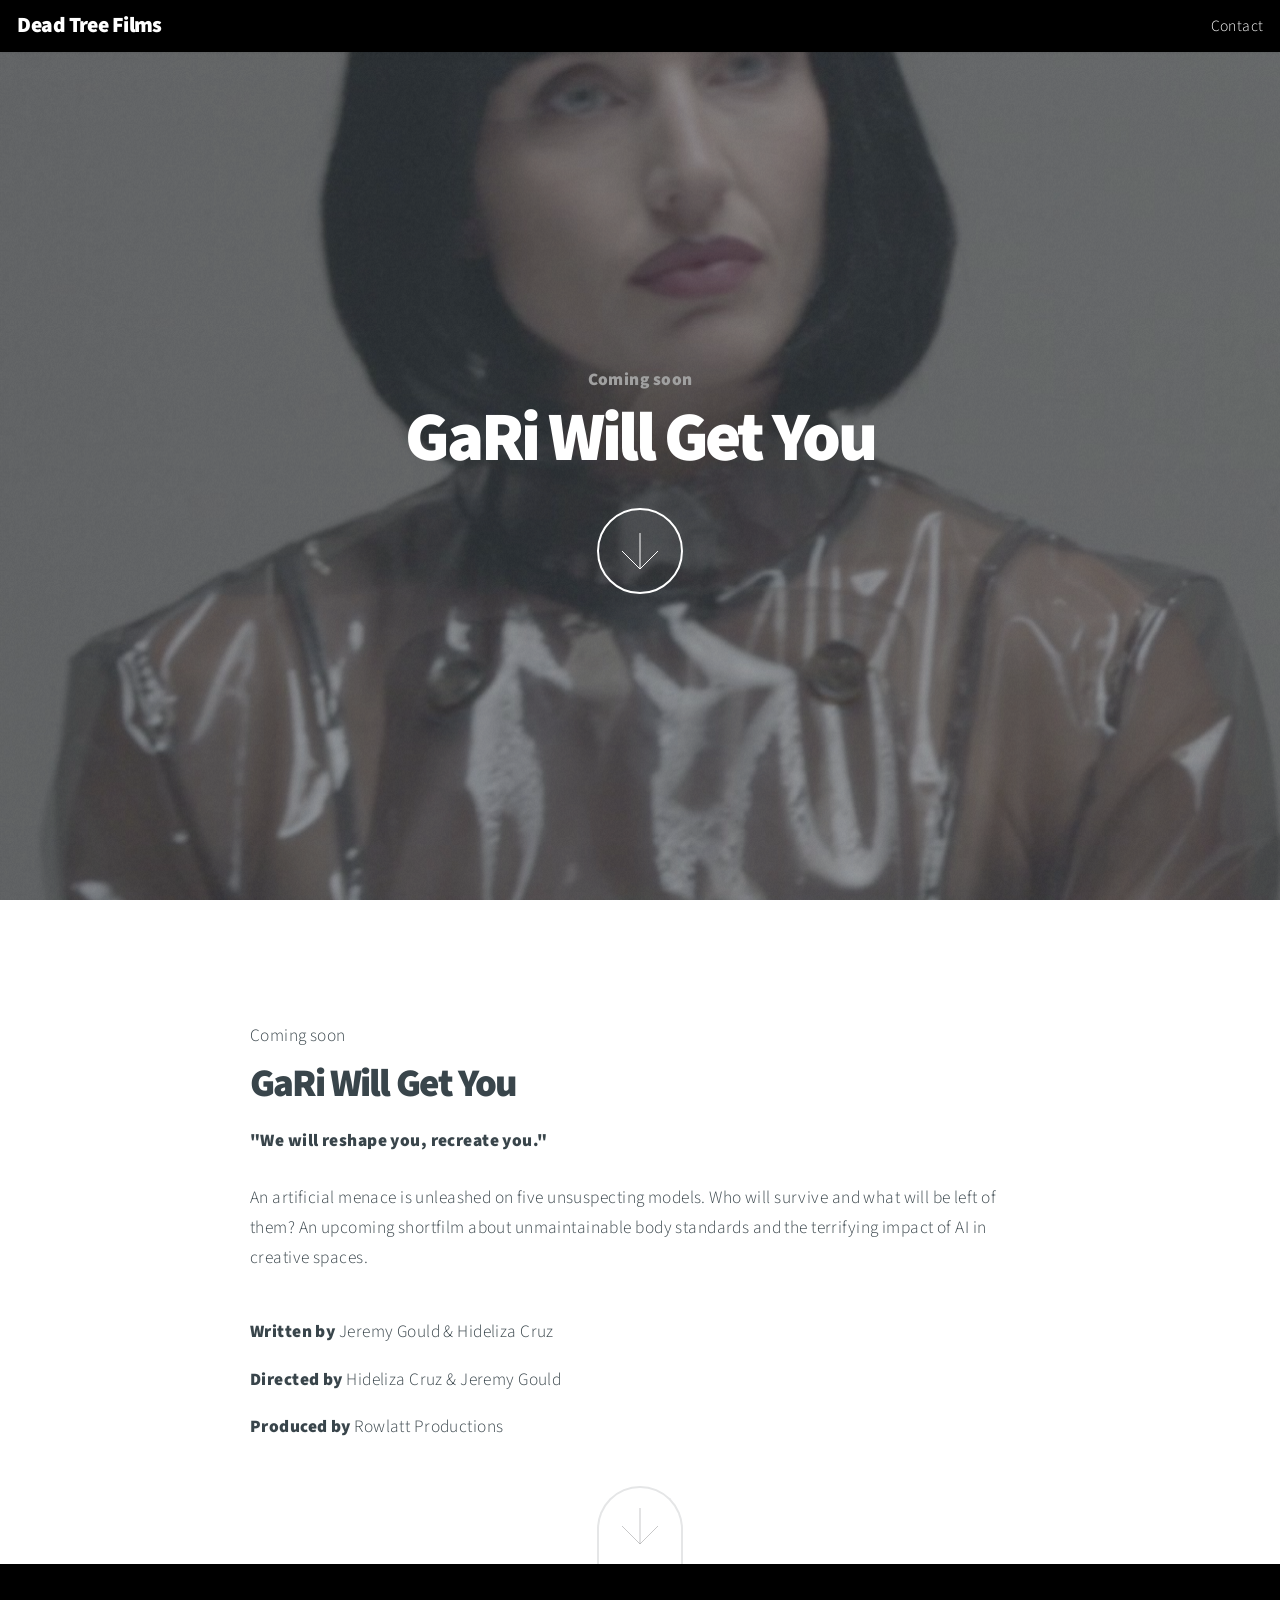
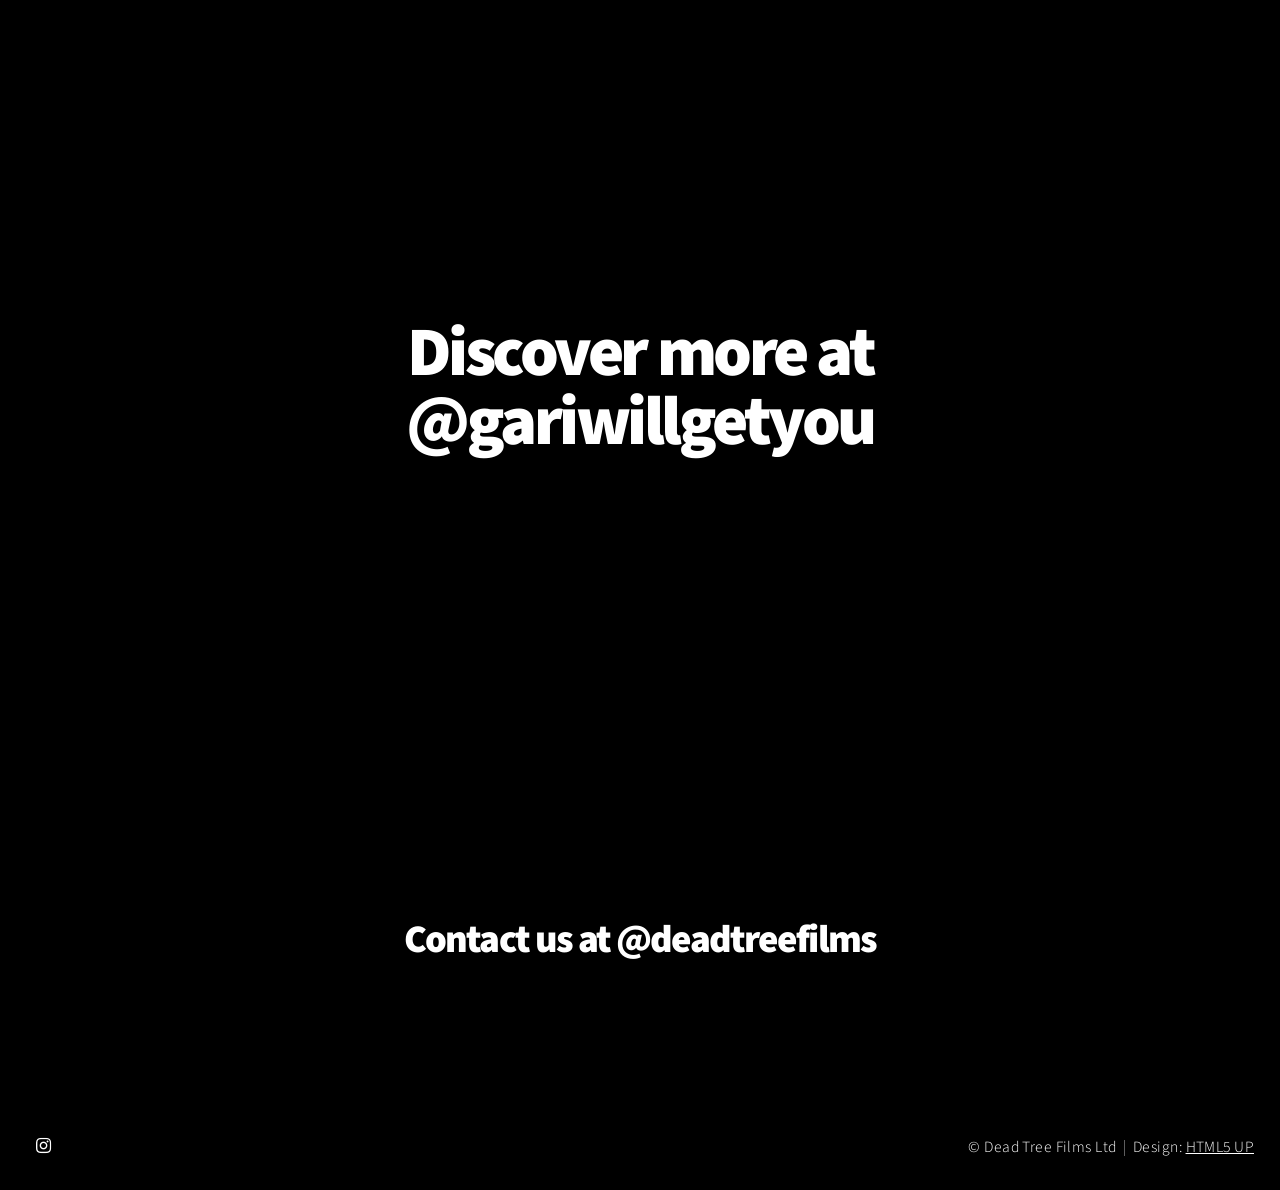
==== commit 92d2b509: "update gari pics" ====
--- a/films_gari-will-get-you.html
+++ b/films_gari-will-get-you.html
@@ -47,11 +47,11 @@
 						<p style="text-align:left">An artificial menace is unleashed on five unsuspecting models. Who will survive and what will be left of them?
 							An upcoming shortfilm about unmaintainable body standards and the terrifying impact of AI in creative spaces.</p>
 					</header>
-						<p></p>
-						<p style="text-align:left"><strong>Written by</strong> Jeremy Gould & Hideliza Cruz</p>
-						<p style="text-align:left"><strong>Directed by</strong> Hideliza Cruz & Jeremy Gould</p>
-						<p style="text-align:left"><strong>Produced by</strong> Rowlatt Productions</p>
-						<p></p>
+					<p></p>
+					<p style="text-align:left"><strong>Written by</strong> Jeremy Gould & Hideliza Cruz</p>
+					<p style="text-align:left"><strong>Directed by</strong> Hideliza Cruz & Jeremy Gould</p>
+					<p style="text-align:left"><strong>Produced by</strong> Rowlatt Productions</p>
+					<p></p>
 				</div>
 				<a href="#gariwillgetyou_showcase1" class="button style2 down anchored">Next</a>
 			</section>
@@ -60,30 +60,29 @@
 			<section id="gariwillgetyou_showcase1" class="main style1 dark fullscreen">
 				<div class="content">
 					<header>
-						<p></p>
+						<h2><a href="https://www.instagram.com/gariwillgetyou/?hl=en">Discover more at @gariwillgetyou</a></h2>
 					</header>
 				</div>
-				<a href="#gariwillgetyou_showcase2" class="button style2 down anchored">Next</a>	
 			</section>
 
 		<!-- Showcase 2 -->
-			<section id="gariwillgetyou_showcase2" class="main style1 dark fullscreen">
+			<!-- <section id="gariwillgetyou_showcase2" class="main style1 dark fullscreen">
 				<div class="content">
 					<header>
 						<p></p>
 					</header>
 				</div>
 				<a href="#gariwillgetyou_showcase3" class="button style2 down anchored">Next</a>	
-			</section>
+			</section> -->
 
 		<!-- Showcase 3 -->
-			<section id="gariwillgetyou_showcase3" class="main style1 dark fullscreen">
+			<!-- <section id="gariwillgetyou_showcase3" class="main style1 dark fullscreen">
 				<div class="content">
 					<header>
 						<p></p>
 					</header>
 				</div>
-			</section>
+			</section> -->
 
 		<!-- Contact -->
 			<section id="contact" class="main style3 secondary">
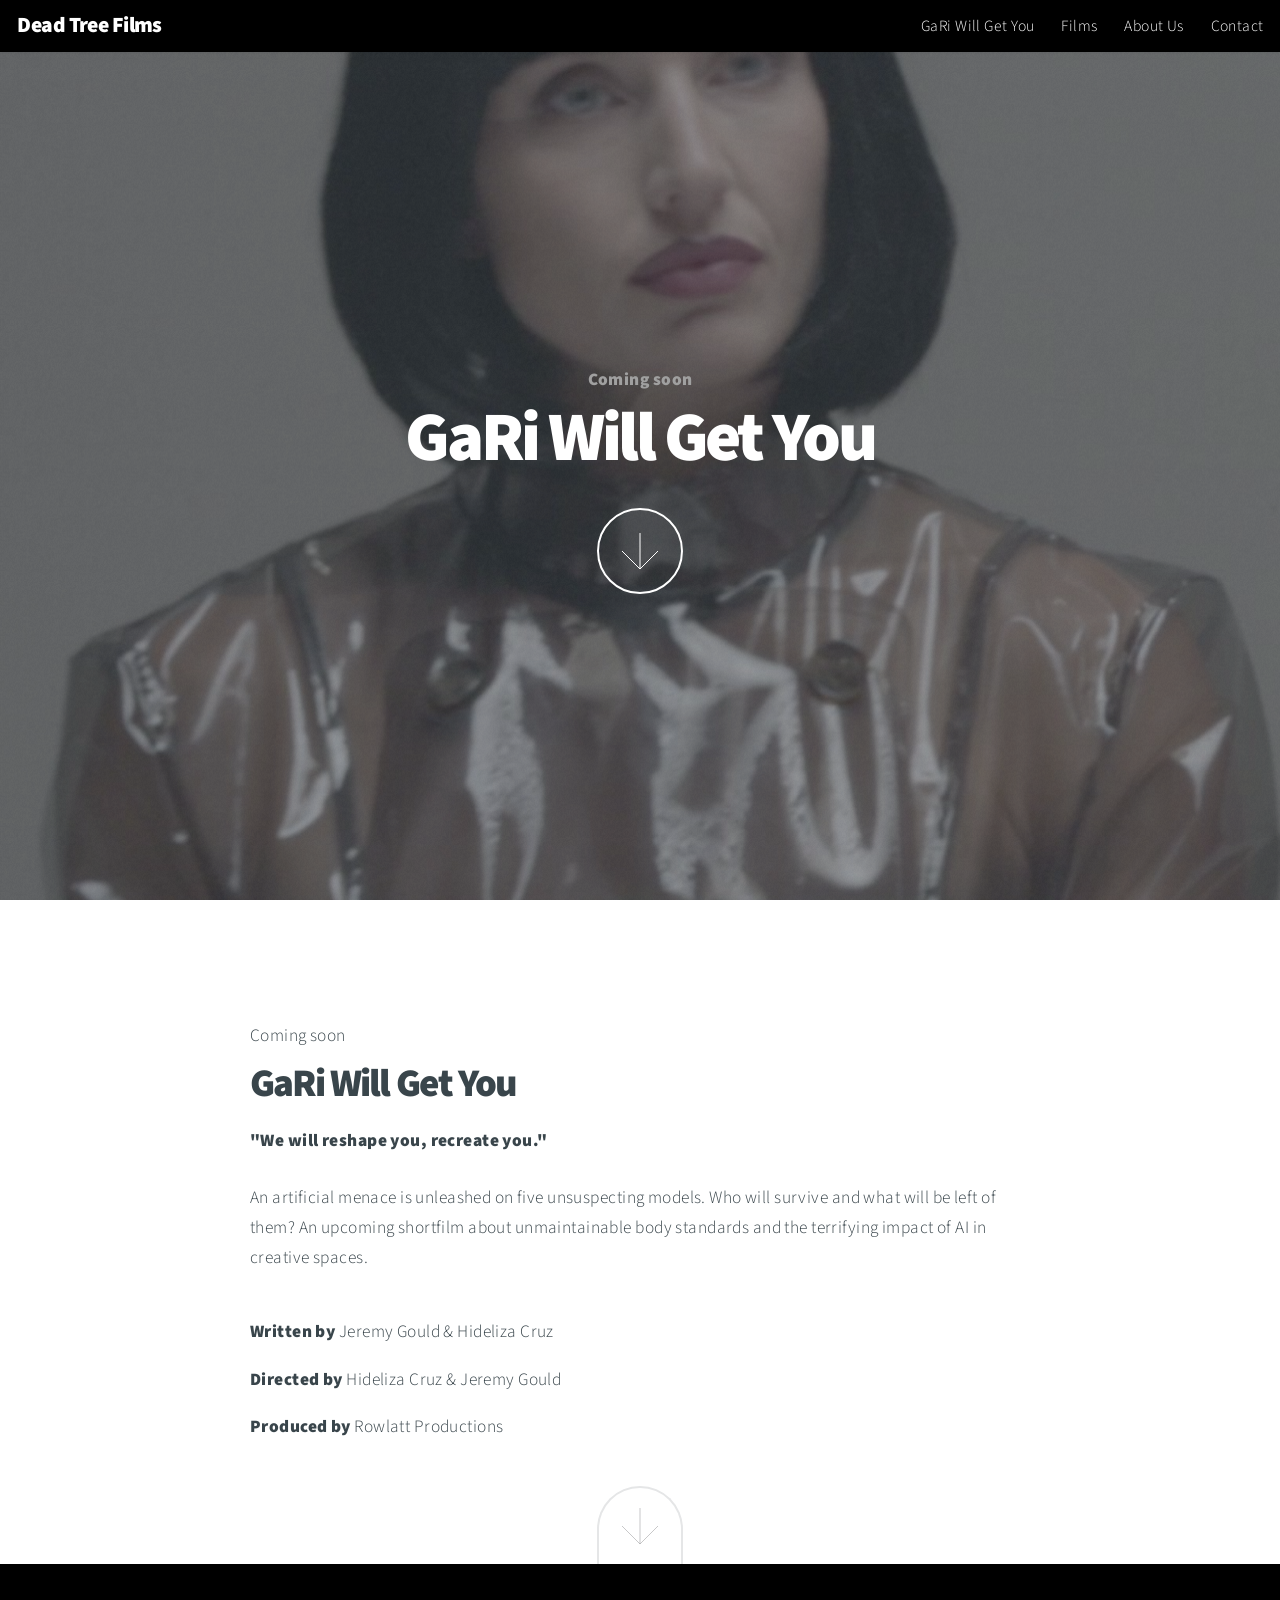
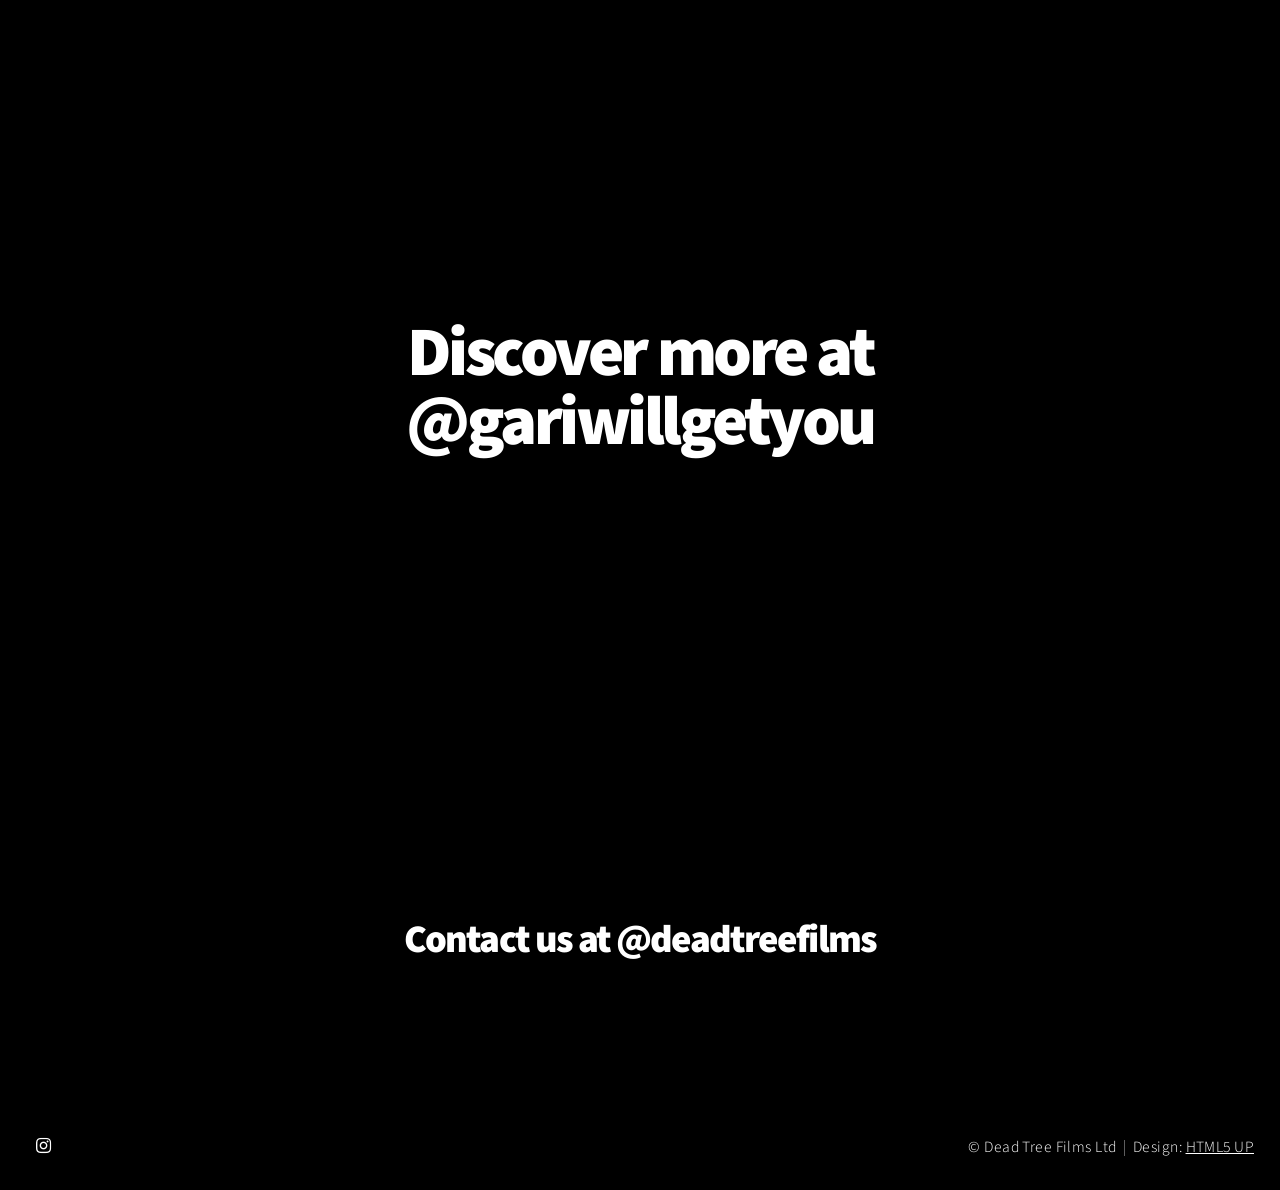
==== commit 3d632a25: "update menu" ====
--- a/films_gari-will-get-you.html
+++ b/films_gari-will-get-you.html
@@ -19,7 +19,10 @@
 				<h1 style="color:rgba(255, 255, 255, 1)"><a href="index.html">Dead Tree Films</a></h1>
 				<nav>
 					<ul>
-						<li><a href="#contact">Contact</a></li>
+						<li><a href="films_gari-will-get-you.html">GaRi Will Get You</a></li>
+						<li><a href="index.html#work">Films</a></li>
+						<li><a href="index.html#two">About Us</a></li>
+						<li><a href="index.html#contact">Contact</a></li>
 					</ul>
 				</nav>
 			</header>
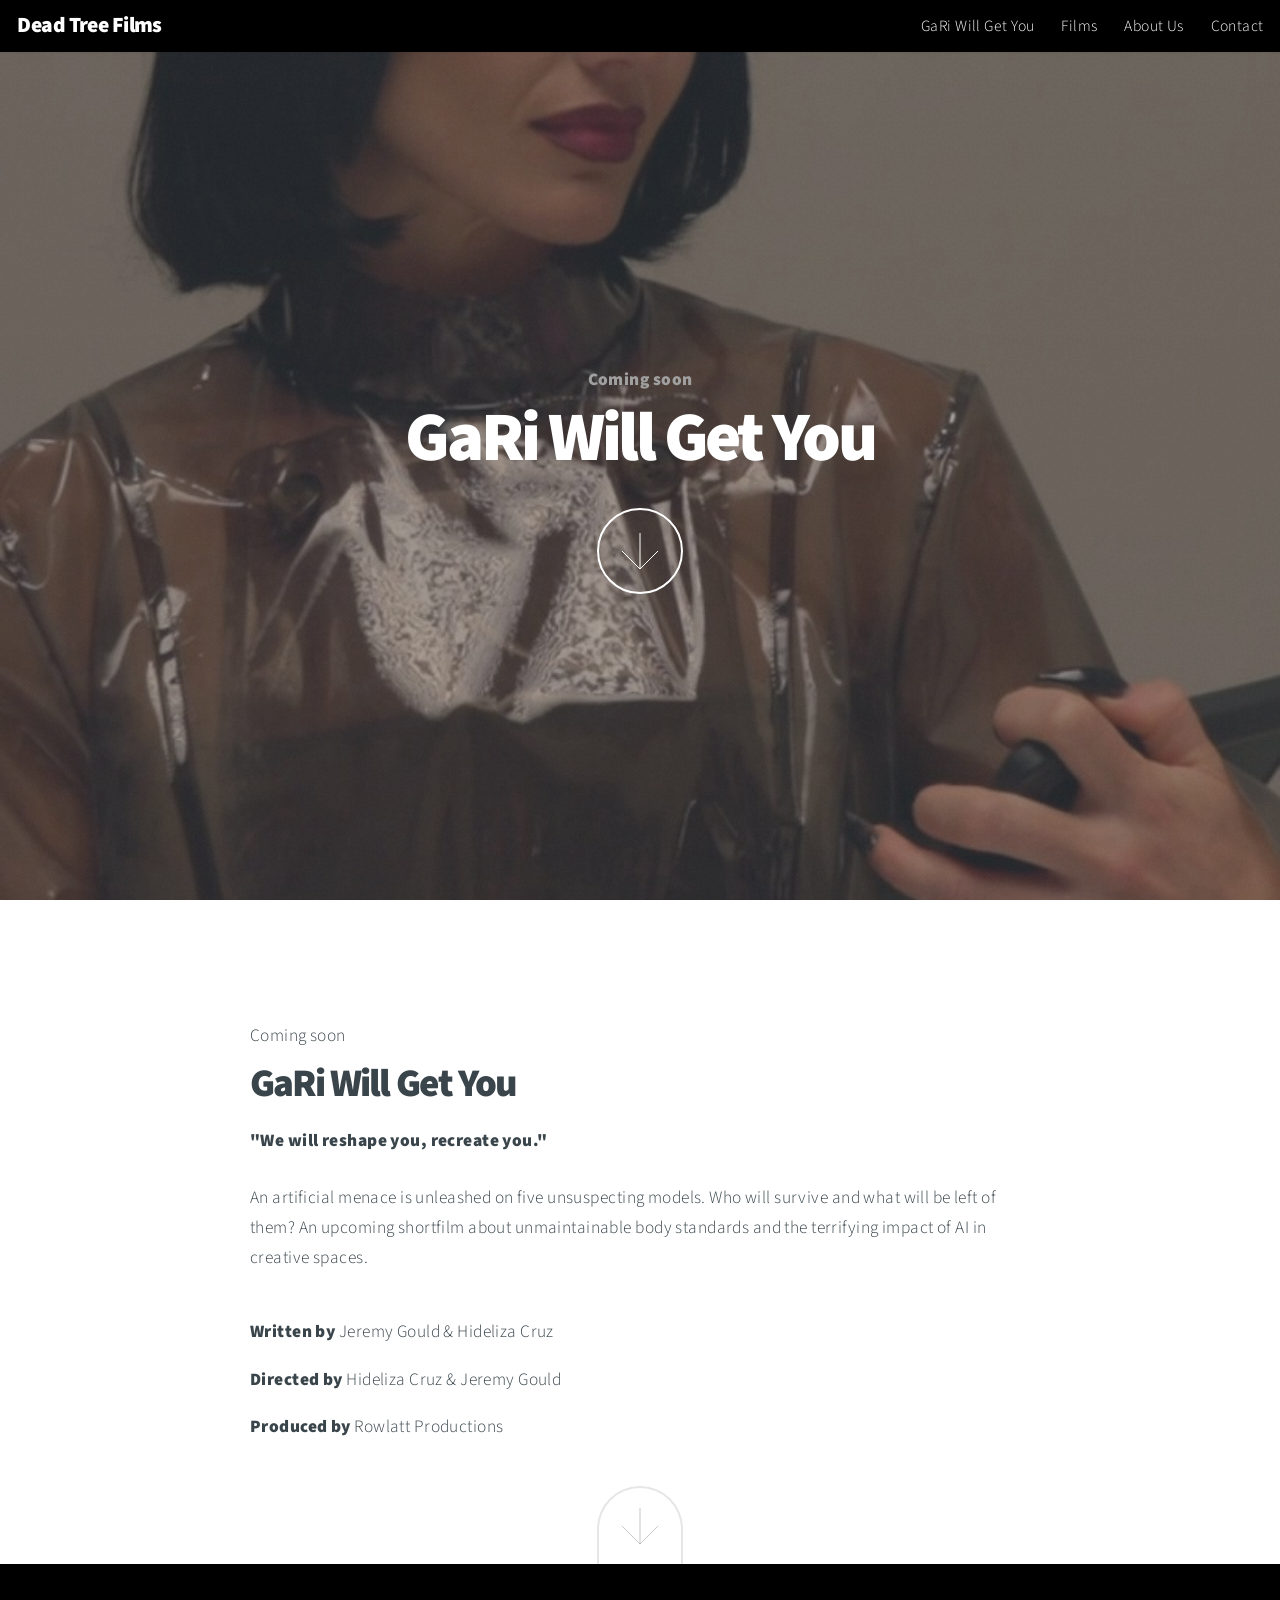
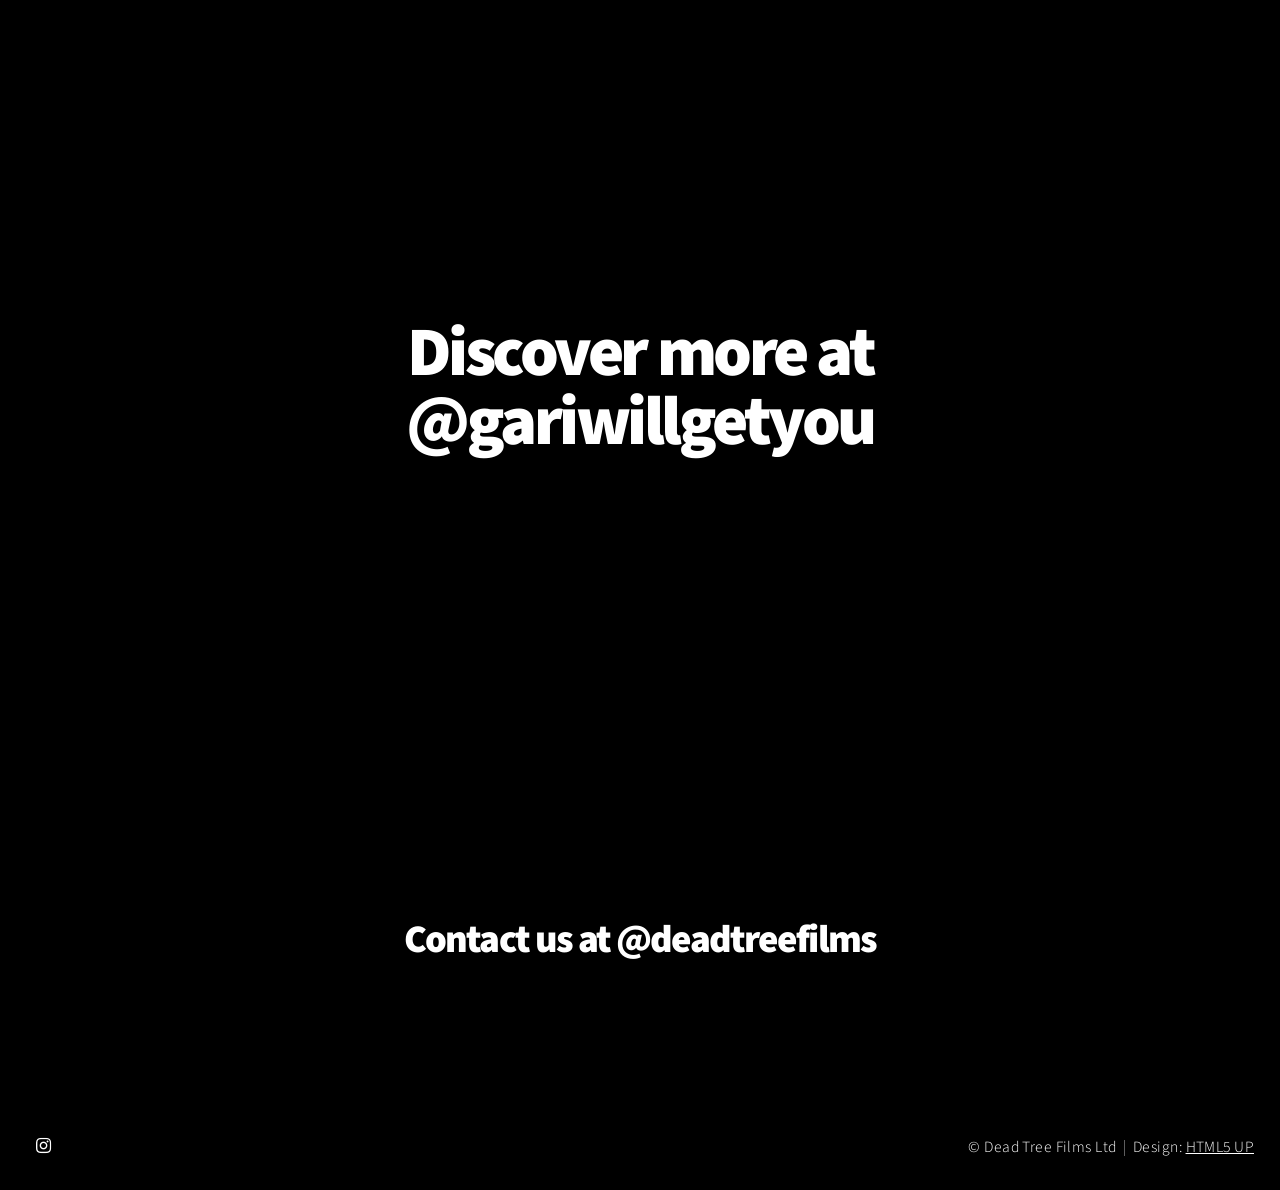
==== commit fb4b416b: "clean up styling" ====
--- a/films_gari-will-get-you.html
+++ b/films_gari-will-get-you.html
@@ -91,7 +91,7 @@
 			<section id="contact" class="main style3 secondary">
 				<div class="content">
 					<header>
-						<h2 style="color:rgb(255, 255, 255)"><a href="https://www.instagram.com/deadtreefilms/?hl=en">Contact us at @deadtreefilms</a></h2>
+						<h2><a href="https://www.instagram.com/deadtreefilms/?hl=en">Contact us at @deadtreefilms</a></h2>
 					</header>
 				</div>
 			</section>
--- a/assets/css/main.css
+++ b/assets/css/main.css
@@ -439,7 +439,7 @@
 			font-style: normal;
 			font-weight: normal;
 			text-transform: none !important;
-			color: #e5e6e7;
+			color: #e5e6e7; /* leave as #e5e6e7 - main text colour? */
 			content: '\f1ce';
 			cursor: default;
 			display: block;
@@ -461,7 +461,7 @@
 			-webkit-animation: overlay-hide 1.5s ease-in forwards !important;
 			-ms-animation: overlay-hide 1.5s ease-in forwards !important;
 			animation: overlay-hide 1.5s ease-in forwards !important;
-			background: #000000; /* ffffff */
+			background: black; /* fade colour - normally either white or black */
 			content: '';
 			display: block;
 			height: 100%;
@@ -622,7 +622,7 @@
 /* Box */
 
 	.box {
-		background: rgb(0, 0, 0, 0.1);
+		background: rgb(0, 0, 0, 0.1); /* box colour rgb(0, 0, 0, 0.1) */
 		color: #ffffff;
 		padding: 2em;
 	}
@@ -643,7 +643,7 @@
 
 				.box.style2 {
 					padding: 1.5em 1.25em 1.5em 1.25em;
-					background-color: rgba(0, 0, 0, 0.1);
+					background-color: rgb(0, 0, 0, 0.1); /* box colour rgb(0, 0, 0, 0.1) */
 				}
 
 		}
@@ -1852,7 +1852,7 @@
 		left: 0;
 		top: 0;
 		width: 100%;
-		background: #000000; /* rgba(255, 255, 255, 0.95); */
+		background: black; /* header background colour black rgba(255, 255, 255, 0.95); */
 		height: 3em;
 		line-height: 3em;
 		box-shadow: 0 0 0.15em 0 rgba(0, 0, 0, 0.1);
@@ -2196,7 +2196,7 @@
 		margin: 0;
 		line-height: 1em;
 		padding: 1.5em;
-		background: #000000;
+		background: black; /* footer background colour #000000; */
 		color: white; /* rgba(185, 186, 187, 0.5); */
 		overflow: hidden;
 	}
@@ -2308,11 +2308,21 @@
 		background-position: center center; /* top left, center center; */
 	}
 
+		@media screen and (max-width: 1280px) {
+			#two {
+				background: url("images/overlay.png"), url("../../images/two_phone.jpg");
+				background-size: 256px 256px, cover;
+				background-attachment: fixed, fixed;
+				background-position: center center; /* top left, bottom center; */
+			}
+		}
+
 /* Contact */
 
 	#contact {
 		/* background: url("images/overlay.png"), url("../../images/contact.jpg"); */
-		background: rgb(0, 0, 0);
+		background: black; /*contact colour rgb(250, 185, 0) rgb(0, 0, 0); rgb(255,66,255) */
+		color:white;
 		background-size: 256px 256px, cover;
 		background-attachment: fixed, fixed;
 		background-position: center center; /* top left, center center; */
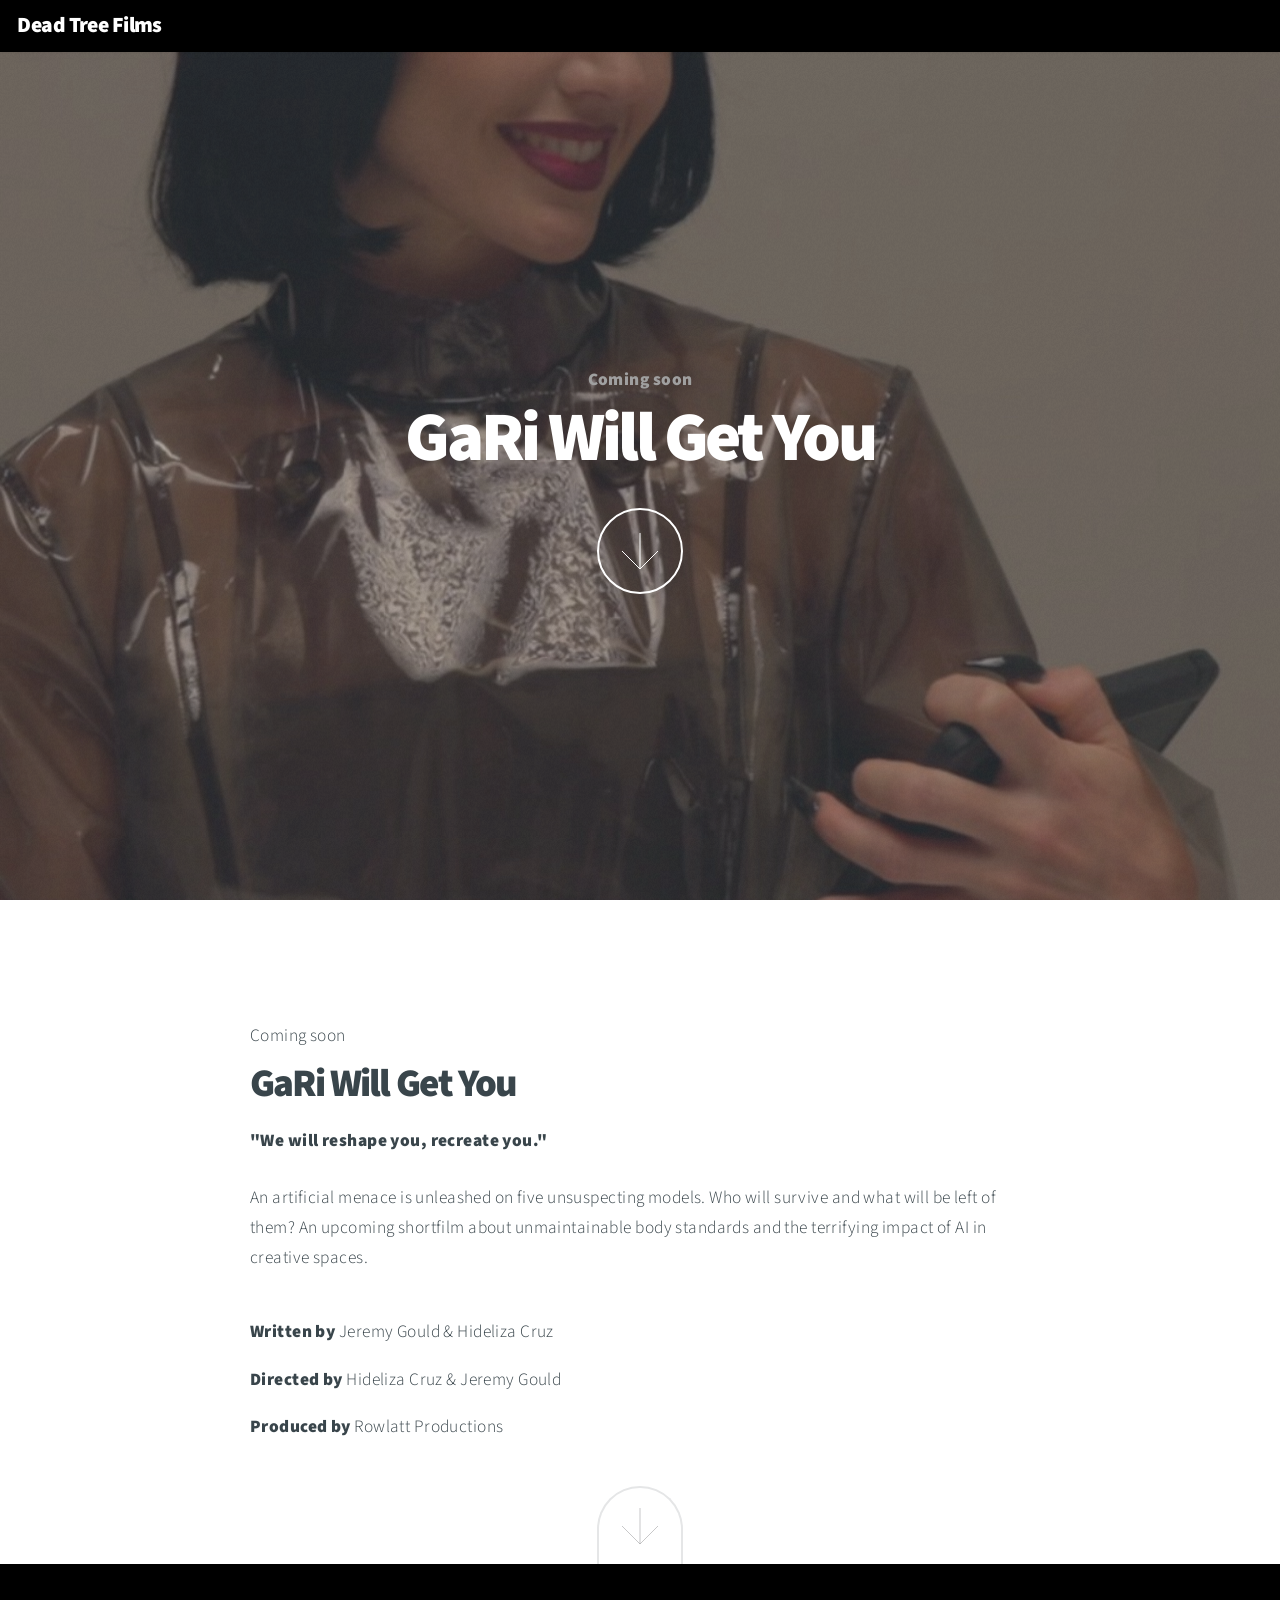
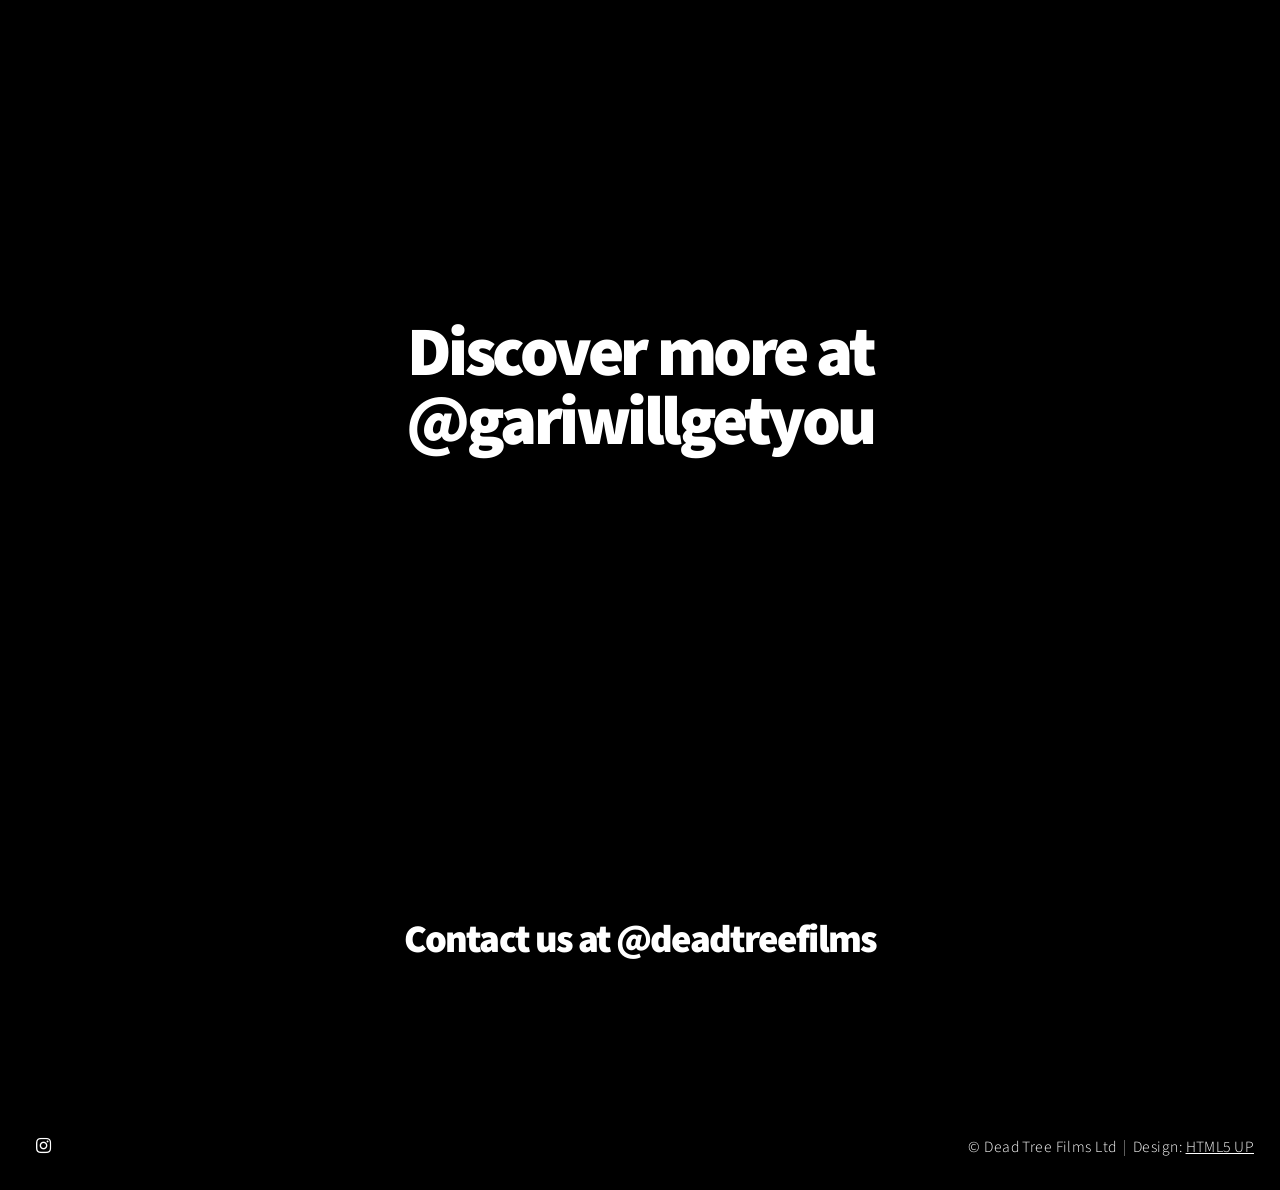
==== commit a47f39af: "burger menu mf" ====
--- a/films_gari-will-get-you.html
+++ b/films_gari-will-get-you.html
@@ -17,14 +17,6 @@
 		<!-- Header -->
 			<header id="header">
 				<h1 style="color:rgba(255, 255, 255, 1)"><a href="index.html">Dead Tree Films</a></h1>
-				<nav>
-					<ul>
-						<li><a href="films_gari-will-get-you.html">GaRi Will Get You</a></li>
-						<li><a href="index.html#work">Films</a></li>
-						<li><a href="index.html#two">About Us</a></li>
-						<li><a href="index.html#contact">Contact</a></li>
-					</ul>
-				</nav>
 			</header>
 
 		<!-- Intro -->
@@ -68,25 +60,6 @@
 				</div>
 			</section>
 
-		<!-- Showcase 2 -->
-			<!-- <section id="gariwillgetyou_showcase2" class="main style1 dark fullscreen">
-				<div class="content">
-					<header>
-						<p></p>
-					</header>
-				</div>
-				<a href="#gariwillgetyou_showcase3" class="button style2 down anchored">Next</a>	
-			</section> -->
-
-		<!-- Showcase 3 -->
-			<!-- <section id="gariwillgetyou_showcase3" class="main style1 dark fullscreen">
-				<div class="content">
-					<header>
-						<p></p>
-					</header>
-				</div>
-			</section> -->
-
 		<!-- Contact -->
 			<section id="contact" class="main style3 secondary">
 				<div class="content">
--- a/assets/css/main.css
+++ b/assets/css/main.css
@@ -92,7 +92,7 @@
 	}
 
 	body {
-		background: #000000; /* leave as #ffffff; */
+		background: black; /* main body background colour leave as #ffffff; */
 		height: 100%;
 		min-width: 320px;
 	}
@@ -344,12 +344,12 @@
 		}
 
 		99% {
-			opacity: 0;
+			opacity: 0; /* keep 0 don't know what it does */
 			z-index: 100000;
 		}
 
 		100% {
-			opacity: 0;
+			opacity: 0; /* keep 0 don't know what it does */
 			z-index: -1;
 		}
 	}
@@ -366,12 +366,12 @@
 		}
 
 		99% {
-			opacity: 0;
+			opacity: 0; /* keep 0 don't know what it does */
 			z-index: 100000;
 		}
 
 		100% {
-			opacity: 0;
+			opacity: 0; /* keep 0 don't know what it does */
 			z-index: -1;
 		}
 	}
@@ -388,12 +388,12 @@
 		}
 
 		99% {
-			opacity: 0;
+			opacity: 0; /* keep 0 don't know what it does */
 			z-index: 100000;
 		}
 
 		100% {
-			opacity: 0;
+			opacity: 0; /* keep 0 don't know what it does */
 			z-index: -1;
 		}
 	}
@@ -410,12 +410,12 @@
 		}
 
 		99% {
-			opacity: 0;
+			opacity: 0; /* keep 0 controls fade in */
 			z-index: 100000;
 		}
 
 		100% {
-			opacity: 0;
+			opacity: 0; /* keep 0 controls fade in */
 			z-index: -1;
 		}
 	}
@@ -1378,7 +1378,7 @@
 				border-radius: 100%;
 				box-shadow: inset 0 0 0 2px #fff;
 				background: url("images/poptrox-closer.svg") center center;
-				color: #000000 !important; /* ffffff */
+				color: #ffffff !important; /* ffffff */
 			}
 
 		.poptrox-popup:hover .closer {
@@ -1422,13 +1422,6 @@
 	.gallery_text {
 	    position: absolute;
 		top: 50%;
-		left: 50%;
-		transform: translate(-50%, -50%);		
-	}
-
-	.gallery_text_small {
-	    position: absolute;
-		top: 80%;
 		left: 50%;
 		transform: translate(-50%, -50%);		
 	}
@@ -1445,6 +1438,7 @@
 		width: 45em;
 		max-width: 100%;
 		margin: 0 auto 2em auto;
+		overflow: hidden; /* added */
 	}
 
 		.gallery article {
@@ -1844,6 +1838,96 @@
 
 		}
 
+/* Image zoom */
+
+	.image-zoom {
+		overflow: hidden;
+	}
+		.image-zoom img {
+			display: block;
+			width: 100%;
+			transition: transform 0.50s ease;
+		}
+
+		.image-zoom:hover img {
+			transform: scale(1.05);
+		}
+
+/* Off-screen-menu */
+	.off-screen-menu {
+		background-color: rgba(0,0,0,0.95);
+		height: 100vh;
+		width: 100%;
+		line-height: 1.5em;
+		position: fixed;
+		top: 0;
+		right: -100%;
+		display: flex;
+		flex-direction: column;
+		justify-content: center;
+		align-items: center;
+		text-align: left;
+		font-size: 3em;
+		transition: 0.3s ease;
+	}
+
+	.off-screen-menu a {
+		text-decoration: none;
+		color: inherit;
+	}
+
+	.off-screen-menu.active {
+		right: 0;
+	}
+
+	.ham-menu {
+		height: 2em;
+		width: 3em;
+		right: 1em;
+		top: 0.5em;
+		margin-left: auto;
+		position: relative;
+		z-index: 10001;
+		cursor: pointer;
+	}
+
+	.ham-menu span {
+		display: inline-block;
+		height: 0.1em;
+		width: 2em;
+		line-height: 3em;
+		background-color: white;
+		border-radius: 0.1em;
+		position: absolute;
+		top: 50%;
+		left: 50%;
+		transform: translate(-50%, -50%);
+		transition: .3s ease;
+		box-shadow: 0 0.1em 0.15em 0 rgba(0, 0, 0, 0.15);
+	}
+
+	.ham-menu span:nth-child(1) {
+		top: 25%
+	}
+
+	.ham-menu span:nth-child(3) {
+		top: 75%
+	}
+
+	.ham-menu.active span:nth-child(1) {
+		top: 50%;
+		transform: translate(-50%, -50%) rotate(45deg);
+	}
+
+	.ham-menu.active span:nth-child(2) {
+		opacity: 0;
+	}
+
+	.ham-menu.active span:nth-child(3) {
+		top: 50%;
+		transform: translate(-50%, -50%) rotate(-45deg);
+	}
+
 /* Header */
 
 	#header {
@@ -1852,10 +1936,14 @@
 		left: 0;
 		top: 0;
 		width: 100%;
-		background: black; /* header background colour black rgba(255, 255, 255, 0.95); */
+		background: rgba(0, 0, 0, 1); /* header background colour black rgba(255, 255, 255, 0.95); */
 		height: 3em;
-		line-height: 3em;
+		line-height: 0.5em;
 		box-shadow: 0 0 0.15em 0 rgba(0, 0, 0, 0.1);
+	}
+
+	#header a:hover {
+		color: rgb(185, 185, 185);
 	}
 
 		#header h1 {
@@ -1871,58 +1959,26 @@
 				font-size: 1.25em;
 			}
 
-		#header nav {
-			position: absolute;
-			right: 0.5em;
-			top: 0;
-			height: 3em;
-			line-height: 3em;
-		}
-
-			#header nav ul {
-				margin: 0;
-			}
-
-				#header nav ul li {
-					display: inline-block;
-					margin-left: 0.5em;
-					font-size: 0.9em;
-				}
-
-					#header nav ul li a {
-						display: block;
-						color: white; /* header text white */
-						text-decoration: none;
-						height: 3em;
-						line-height: 3em;
-						padding: 0 0.5em 0 0.5em;
-						outline: 0;
-					}
-
 		@media screen and (max-width: 736px) {
 
 			#header {
-				height: 2.5em;
-				line-height: 2.5em;
+				height: 3em;
+				line-height: 0.5em;
 			}
 
 				#header h1 {
-					text-align: center;
+					text-align: middle left;
 					position: relative;
-					left: 0;
-					top: 0;
-					height: 2.5em;
-					line-height: 2.5em;
+					left: 1em;
+					top: 1.25em;
+					height: 3em;
+					line-height: 0.5em;
 				}
 
 					#header h1 a {
 						font-size: 1.5em; /* 1em */
 					}
 
-				#header nav {
-					display: none;
-				}
-
 		}
 
 	body {
@@ -1936,6 +1992,15 @@
 			}
 
 		}
+
+/* Header image */
+
+	.image-container img {
+		width: 5em;
+		height: 5em;
+		object-fit: scale-down; /* Prevents distortion while filling the space */
+		text-align: center;
+	}
 
 /* Main */
 
@@ -2166,6 +2231,10 @@
 				text-align: center;
 				padding: 3em 10px 3em 10px;
 			}
+
+				.content h2:hover {
+					color: white;
+				}
 
 		}
 
@@ -2210,7 +2279,7 @@
 		}
 
 			#footer a:hover {
-				color: #b9babb; /* #b9babb */
+				color: rgb(185, 185, 185); /* #b9babb */
 			}
 
 		#footer ul.menu {
@@ -2218,7 +2287,7 @@
 		}
 
 			#footer ul.menu li {
-				border-left-color: rgba(185, 186, 187, 0.5); /* rgba(185, 186, 187, 0.5) */
+				border-left-color: rgba(185, 185, 185, 0.5); /* rgba(185, 186, 187, 0.5) */
 				font-size: 0.9em;
 			}
 
@@ -2271,6 +2340,10 @@
 		background-repeat: repeat, no-repeat;
 	}
 
+		#intro h2 a:hover{
+			color: rgb(185, 185, 185);
+		}
+
 		@media screen and (max-width: 1280px) {
 			#intro {
 				background: url("images/overlay.png"), url("../../images/intro_phone.jpg");
@@ -2290,6 +2363,10 @@
 		background-position: center center;
 	}
 
+		#one h2 a:hover{
+			color: rgb(185, 185, 185);
+		}
+
 		@media screen and (max-width: 1280px) {
 			#one {
 				background: url("images/overlay.png"), url("../../images/one_phone.jpg");
@@ -2307,6 +2384,10 @@
 		background-attachment: fixed, fixed;
 		background-position: center center; /* top left, center center; */
 	}
+
+		#two h2 a:hover{
+			color: rgb(185, 185, 185);
+		}
 
 		@media screen and (max-width: 1280px) {
 			#two {
@@ -2328,6 +2409,10 @@
 		background-position: center center; /* top left, center center; */
 	}
 
+		#contact h2 a:hover{
+			color: rgb(185, 185, 185);
+		}
+
 /* --- Film pages --- */
 
 /* 0 GaRi will get you */
@@ -2355,28 +2440,9 @@
 		background-position: top center; /* top left, center center; */
 	}
 
-	#gariwillgetyou_showcase2 {
-		background: url("images/overlay.png"), url("../../images/film_page_imgs/0_gari_will_get_you_showcase2.jpg");
-		background-size: 256px 256px, cover;
-		background-attachment: fixed, fixed;
-		background-position: top center; /* top left, center center; */
-	}
-
-		@media screen and (max-width: 1280px) {
-			#gariwillgetyou_showcase2 {
-				background: url("images/overlay.png"), url("../../images/film_page_imgs/0_gari_will_get_you_showcase2_phone.jpg");
-				background-size: 256px 256px, cover;
-				background-attachment: fixed, fixed;
-				background-position: center center; /* top left, bottom center; */
-			}
-		}
-
-	#gariwillgetyou_showcase3 {
-		background: url("images/overlay.png"), url("../../images/film_page_imgs/0_gari_will_get_you_showcase3.jpg");
-		background-size: 256px 256px, cover;
-		background-attachment: fixed, fixed;
-		background-position: center center; /* top left, center center; */
-	}
+		#gariwillgetyou_showcase1 h2 a:hover{
+			color: rgb(185, 185, 185);
+		}
 
 /* 1 Monstera */
 
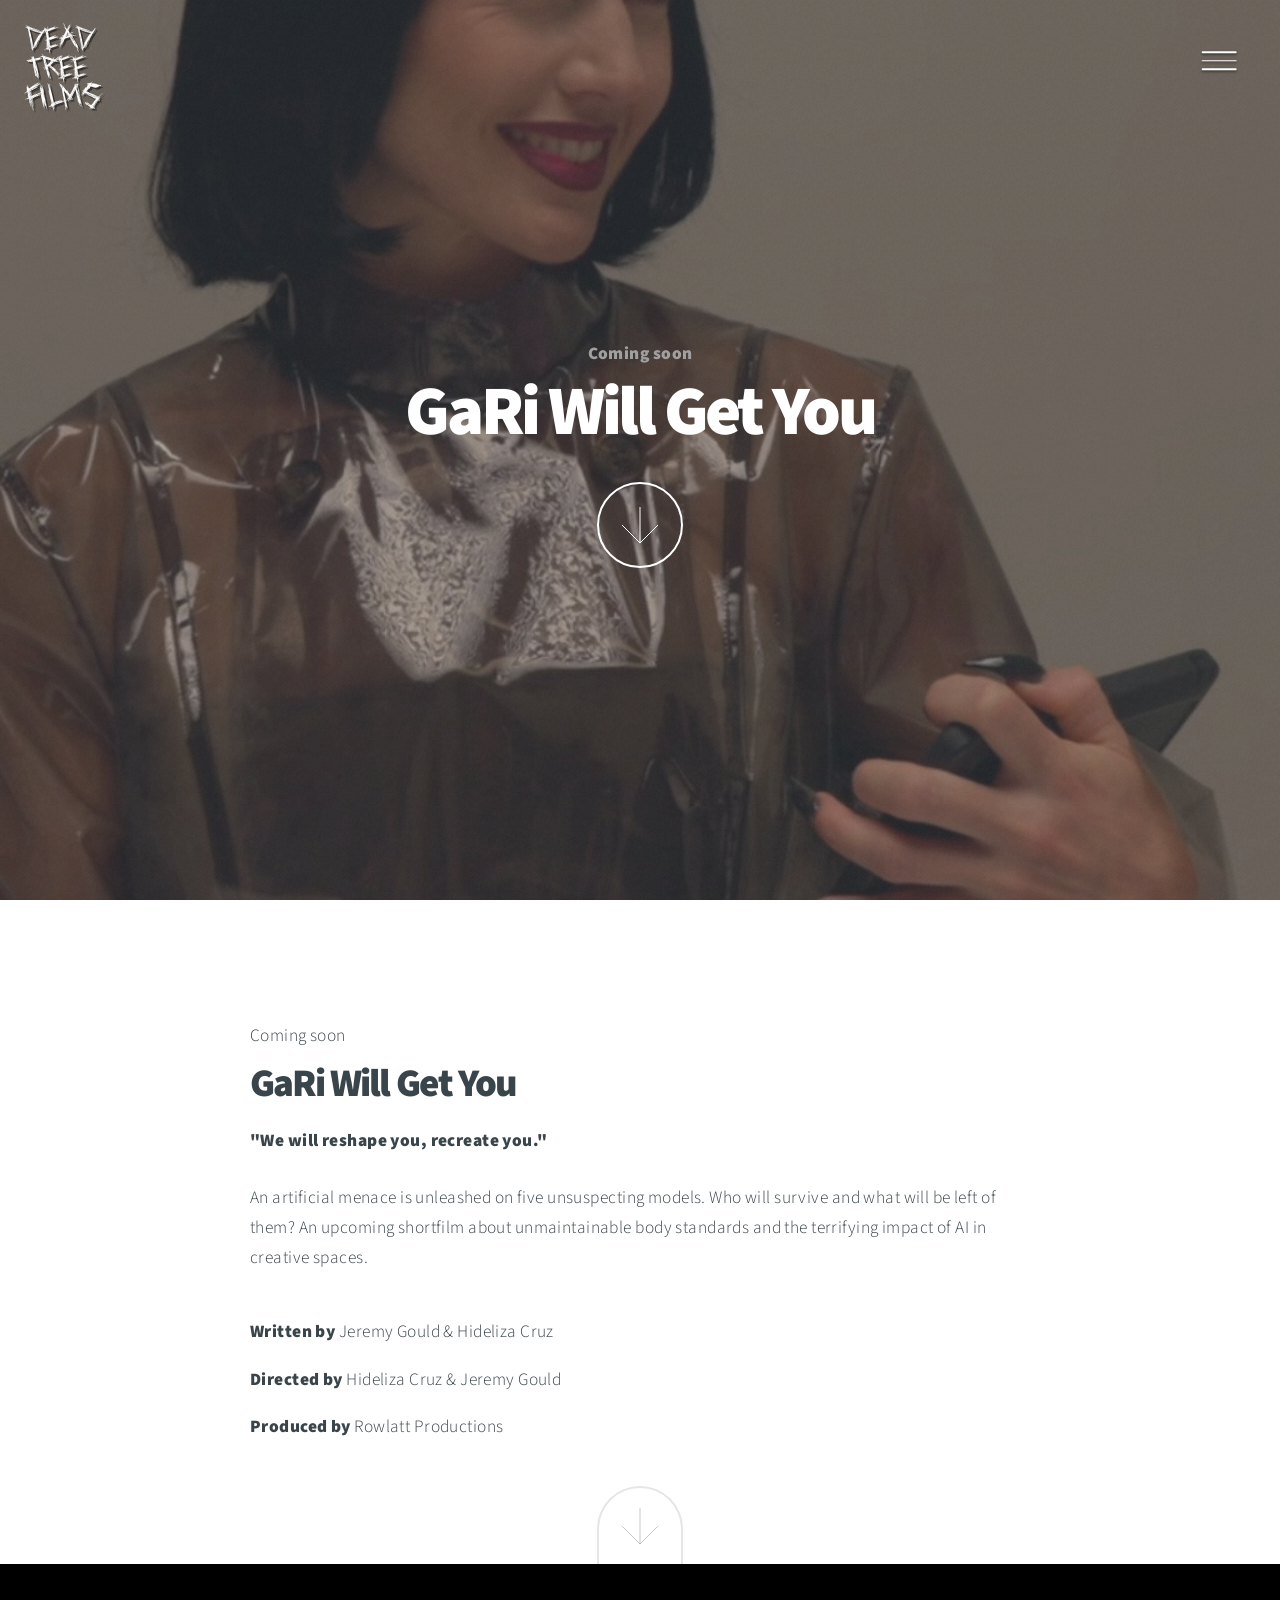
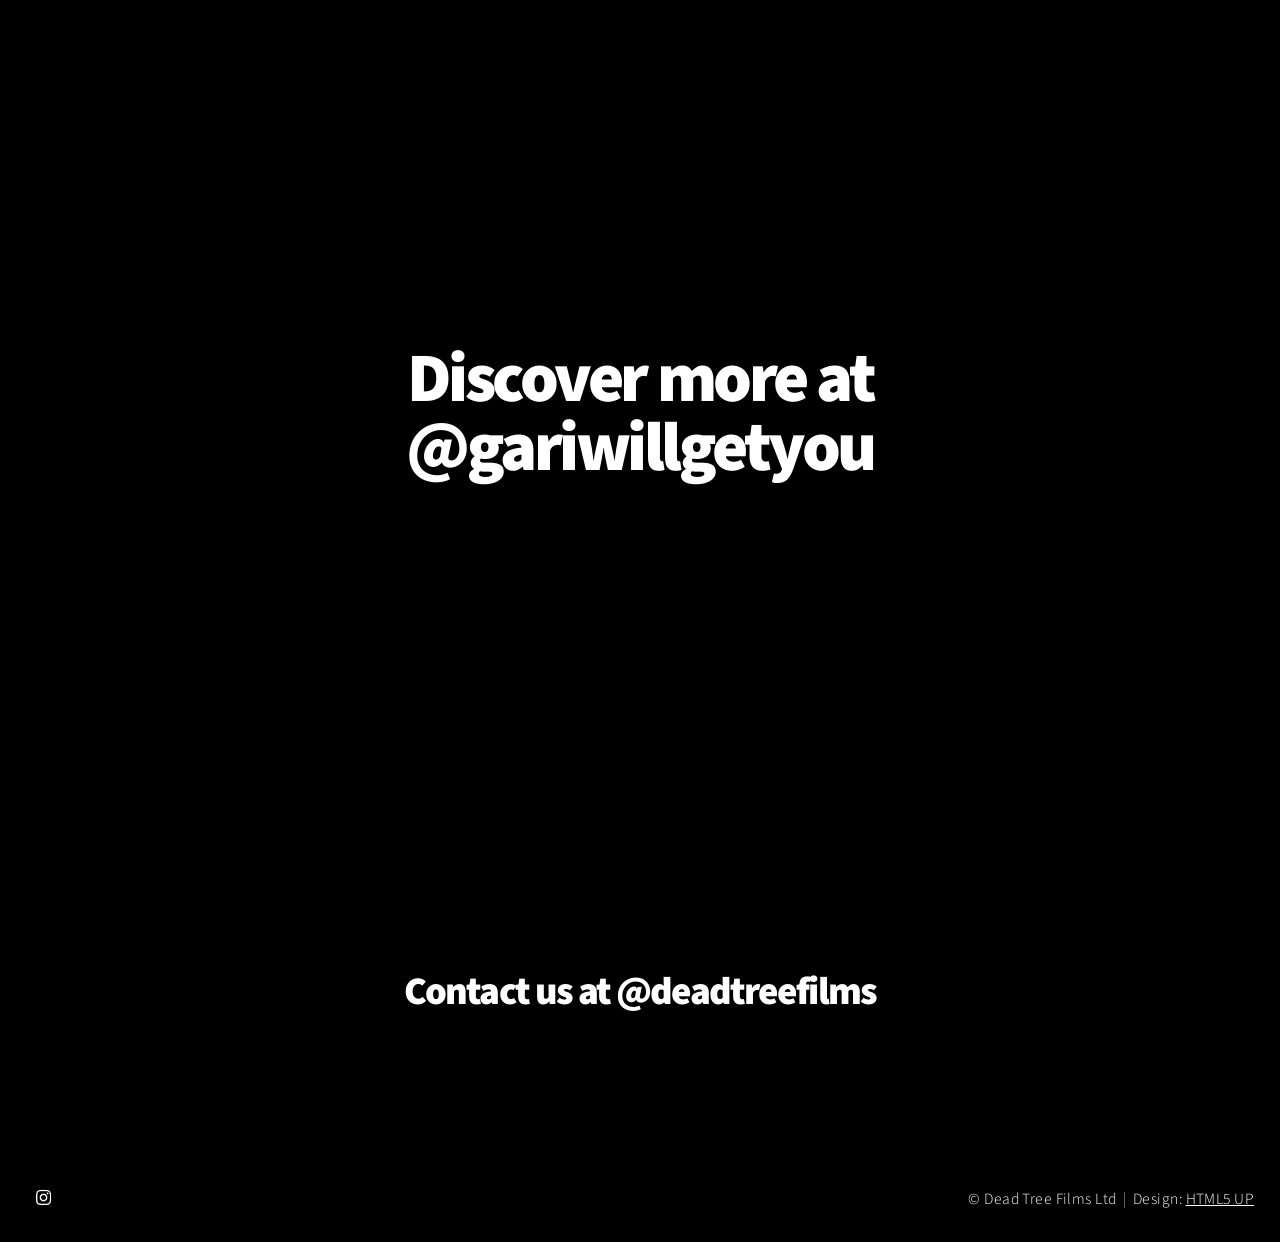
==== commit c966b1c1: "mega header update" ====
--- a/films_gari-will-get-you.html
+++ b/films_gari-will-get-you.html
@@ -16,7 +16,23 @@
 
 		<!-- Header -->
 			<header id="header">
-				<h1 style="color:rgba(255, 255, 255, 1)"><a href="index.html">Dead Tree Films</a></h1>
+				<nav>
+					<h1 class="tree_font" style="color:rgba(255, 255, 255, 1)"><a href="index.html">Dead<br>Tree<br>Films</a></h1>
+					<div class="ham-menu">
+						<span></span>
+						<span></span>
+						<span></span>
+					</div>
+				</nav>
+				<!-- Off Screen Menu -->
+				<div class="off-screen-menu">
+					<ul class="links">
+						<li><strong style="color:rgba(255, 255, 255, 1)"><a href="films_gari-will-get-you.html">GaRi Will Get You</a></strong></li>
+						<li><strong style="color:rgba(255, 255, 255, 1)"><a href="index.html#work">Films</a></strong></li>
+						<li><strong style="color:rgba(255, 255, 255, 1)"><a href="index.html#two">About Us</a></strong></li>
+						<li><strong style="color:rgba(255, 255, 255, 1)"><a href="index.html#contact">Contact</a></strong></li>
+					</ul>
+				</div>
 			</header>
 
 		<!-- Intro -->
--- a/assets/css/main.css
+++ b/assets/css/main.css
@@ -71,6 +71,13 @@
 	-webkit-appearance: none;
 	-ms-appearance: none;
 	appearance: none;
+}
+
+@font-face {
+  font-family: 'HelpMeFont';
+  src: url("../../assets/webfonts/help-me.regular.ttf") format('truetype');
+  font-weight: normal;
+  font-style: normal;
 }
 
 /* Basic */
@@ -501,7 +508,7 @@
 /* Type */
 
 	body, input, textarea, select {
-		font-family: "Source Sans Pro", "sans-serif";
+		font-family: "Source Sans Pro", "sans-serif"; /* "Source Sans Pro", "sans-serif"; */
 		font-weight: 300;
 		font-size: 18pt;
 		line-height: 1.75em;
@@ -551,7 +558,7 @@
 		}
 
 	h1, h2, h3, h4, h5, h6 {
-		font-weight: 900;
+		font-weight: 900; /* 900 */
 		color: inherit; /* inherit; */
 		letter-spacing: -0.0325em;
 	}
@@ -559,6 +566,11 @@
 		h1 a, h2 a, h3 a, h4 a, h5 a, h6 a {
 			color: inherit; /* inherit; */
 			text-decoration: none;
+		}
+
+		h1.tree_font {
+			font-family: "HelpMeFont", "sans-serif";
+			font-weight: 500;
 		}
 
 	h2 {
@@ -1867,29 +1879,45 @@
 		justify-content: center;
 		align-items: center;
 		text-align: left;
-		font-size: 3em;
-		transition: 0.3s ease;
-	}
-
-	.off-screen-menu a {
-		text-decoration: none;
-		color: inherit;
-	}
-
-	.off-screen-menu.active {
-		right: 0;
-	}
+		font-size: 2em;
+	}
+
+		.off-screen-menu a {
+			text-decoration: none;
+			color: inherit;
+			font-family: "HelpMeFont", "sans-serif";
+			font-weight: 500;
+		}
+
+		.off-screen-menu.active {
+			right: 0;
+		}
 
 	.ham-menu {
 		height: 2em;
 		width: 3em;
-		right: 1em;
-		top: 0.5em;
+		right: 2em;
+		top: 2.5em;
 		margin-left: auto;
-		position: relative;
+		position: absolute;
 		z-index: 10001;
 		cursor: pointer;
 	}
+
+		@media screen and (max-width: 736px) {
+
+			.ham-menu {
+				height: 2em;
+				width: 3em;
+				right: 1.75em;
+				top: 2em;
+				margin-left: auto;
+				position: absolute;
+				z-index: 10001;
+				cursor: pointer;
+			}
+
+		}
 
 	.ham-menu span {
 		display: inline-block;
@@ -1903,7 +1931,7 @@
 		left: 50%;
 		transform: translate(-50%, -50%);
 		transition: .3s ease;
-		box-shadow: 0 0.1em 0.15em 0 rgba(0, 0, 0, 0.15);
+		box-shadow: 0 0.1em 0.15em 0 rgba(0, 0, 0, 0.5);
 	}
 
 	.ham-menu span:nth-child(1) {
@@ -1936,11 +1964,16 @@
 		left: 0;
 		top: 0;
 		width: 100%;
-		background: rgba(0, 0, 0, 1); /* header background colour black rgba(255, 255, 255, 0.95); */
+		background: rgba(0, 0, 0, 0); /* header background colour black rgba(255, 255, 255, 0.95); */
 		height: 3em;
 		line-height: 0.5em;
-		box-shadow: 0 0 0.15em 0 rgba(0, 0, 0, 0.1);
-	}
+		transition: transform 0.25s ease-in-out;
+		will-change: transform;
+	}
+
+		#header.header-hidden {
+			transform: translateY(-300%);
+		}	
 
 	#header a:hover {
 		color: rgb(185, 185, 185);
@@ -1948,15 +1981,16 @@
 
 		#header h1 {
 			position: absolute;
-			left: 1em;
-			top: 0;
+			left: 1.5em;
+			top: 1.5em;
 			height: 3em;
-			line-height: 3em;
+			line-height: 1.5em;
 			cursor: default;
+			text-shadow: 2px 2px rgba(0,0,0,0.5);
 		}
 
 			#header h1 a {
-				font-size: 1.25em;
+				font-size: 1.5em;
 			}
 
 		@media screen and (max-width: 736px) {
@@ -1967,28 +2001,28 @@
 			}
 
 				#header h1 {
-					text-align: middle left;
 					position: relative;
-					left: 1em;
-					top: 1.25em;
+					text-align: center;
+					left: 0em;
+					top: 1em;
 					height: 3em;
-					line-height: 0.5em;
+					line-height: 1.5em;
 				}
 
 					#header h1 a {
-						font-size: 1.5em; /* 1em */
+						font-size: 1.25em; /* 1em */
 					}
 
 		}
 
 	body {
-		padding-top: 3em;
+		padding-top: 0em; /* 3em */
 	}
 
 		@media screen and (max-width: 736px) {
 
 			body {
-				padding-top: 2.5em;
+				padding-top: 0em; /* 2.5em */
 			}
 
 		}
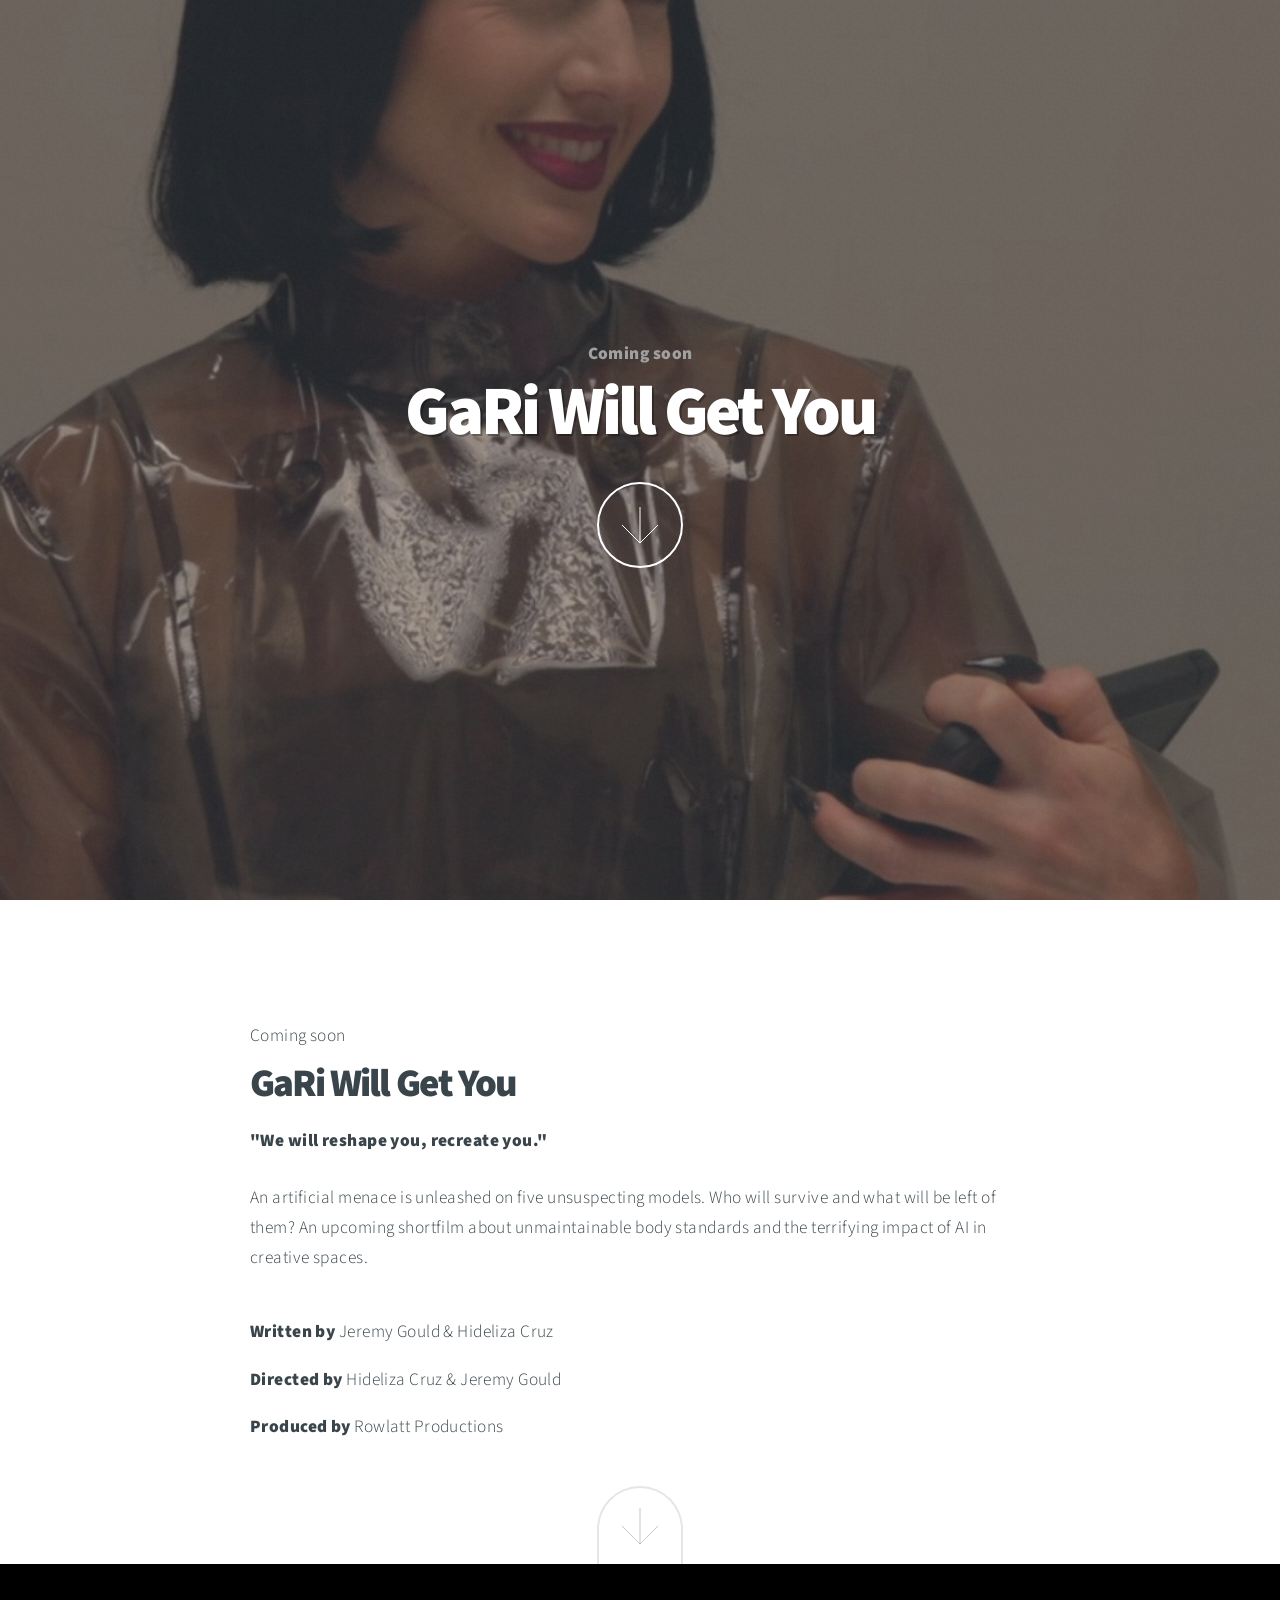
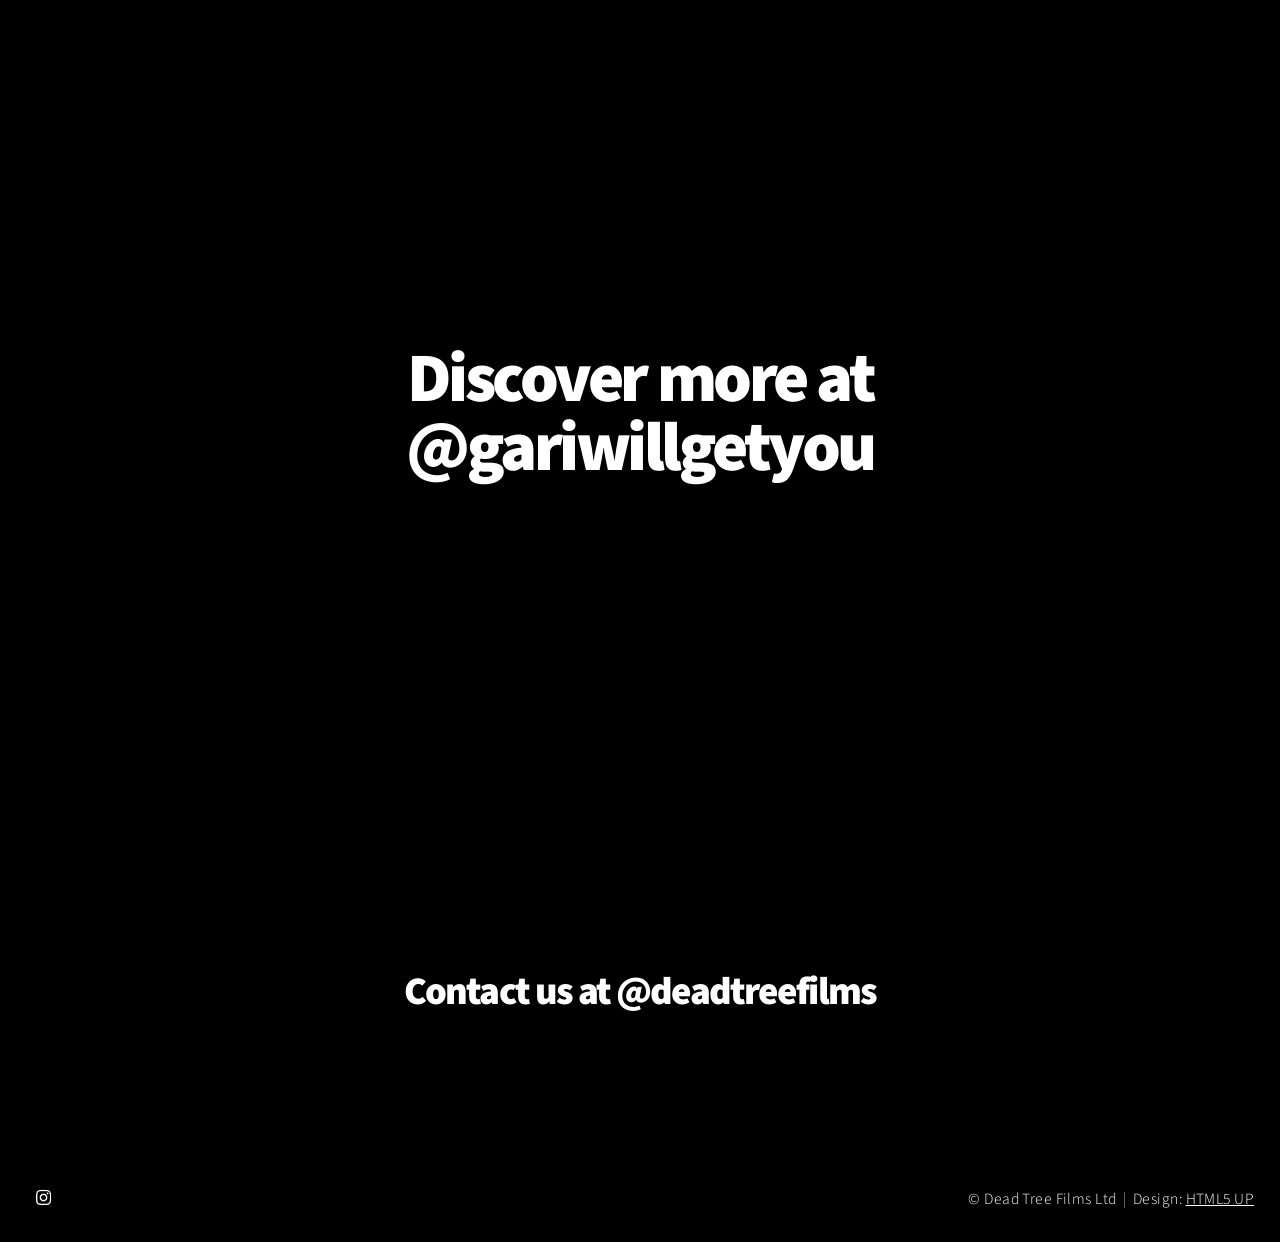
==== commit 38ae9ad7: "tweak menu size and bio text" ====
--- a/films_gari-will-get-you.html
+++ b/films_gari-will-get-you.html
@@ -53,7 +53,7 @@
 				<div class="content">
 					<header>
 						<p style="text-align:left">Coming soon</p>
-						<h2 style="text-align:left"><strong>GaRi Will Get You</strong></h2>
+						<h2 class="noshadow" style="text-align:left"><strong>GaRi Will Get You</strong></h2>
 						<p style="text-align:left"><strong>"We will reshape you, recreate you."</strong></p>
 						<p style="text-align:left">An artificial menace is unleashed on five unsuspecting models. Who will survive and what will be left of them?
 							An upcoming shortfilm about unmaintainable body standards and the terrifying impact of AI in creative spaces.</p>
--- a/assets/css/main.css
+++ b/assets/css/main.css
@@ -577,7 +577,17 @@
 		font-size: 2.25em;
 		line-height: 1.25em;
 		letter-spacing: -0.05em;
-	}
+		text-shadow: 2px 2px rgba(0, 0, 0, 0.3);
+	}
+
+		h2.noshadow {
+			text-shadow: 0px 0px rgba(0, 0, 0, 0);
+		}
+
+		h2.tree_font {
+			font-family: "HelpMeFont", "sans-serif";
+			font-weight: 500;
+		}
 
 	@media screen and (max-width: 736px) {
 
@@ -634,7 +644,7 @@
 /* Box */
 
 	.box {
-		background: rgb(0, 0, 0, 0.1); /* box colour rgb(0, 0, 0, 0.1) */
+		background: rgb(0, 0, 0, 0); /* box colour rgb(0, 0, 0, 0.1) */
 		color: #ffffff;
 		padding: 2em;
 	}
@@ -655,7 +665,7 @@
 
 				.box.style2 {
 					padding: 1.5em 1.25em 1.5em 1.25em;
-					background-color: rgb(0, 0, 0, 0.1); /* box colour rgb(0, 0, 0, 0.1) */
+					background-color: rgb(0, 0, 0, 0); /* box colour rgb(0, 0, 0, 0.1) */
 				}
 
 		}
@@ -1865,12 +1875,31 @@
 			transform: scale(1.05);
 		}
 
+	.gallery .image-zoom {
+		position: relative;
+		z-index: 1;
+	}
+
+	.gallery .image {
+		position: relative;
+		z-index: 2;
+	}
+
+	.gallery .image::before {
+		z-index: 999;
+	}
+
+	.gallery .gallery_text {
+		position: absolute;
+		z-index: 1000;
+	}
+
 /* Off-screen-menu */
 	.off-screen-menu {
-		background-color: rgba(0,0,0,0.95);
+		background-color: rgba(0,0,0,0.9);
 		height: 100vh;
 		width: 100%;
-		line-height: 1.5em;
+		line-height: 1.2em;
 		position: fixed;
 		top: 0;
 		right: -100%;
@@ -1879,14 +1908,16 @@
 		justify-content: center;
 		align-items: center;
 		text-align: left;
-		font-size: 2em;
+		text-shadow: 2px 2px rgba(0, 0, 0, 0.3);
+		font-size: 4em;
 	}
 
 		.off-screen-menu a {
 			text-decoration: none;
 			color: inherit;
-			font-family: "HelpMeFont", "sans-serif";
-			font-weight: 500;
+			/* font-family: "HelpMeFont", "sans-serif";
+			font-weight: 500; */
+			letter-spacing: -0.0325em;
 		}
 
 		.off-screen-menu.active {
@@ -1931,7 +1962,7 @@
 		left: 50%;
 		transform: translate(-50%, -50%);
 		transition: .3s ease;
-		box-shadow: 0 0.1em 0.15em 0 rgba(0, 0, 0, 0.5);
+		box-shadow: 0 0.1em 0.15em 0 rgba(0, 0, 0, 0.3);
 	}
 
 	.ham-menu span:nth-child(1) {
@@ -1986,7 +2017,7 @@
 			height: 3em;
 			line-height: 1.5em;
 			cursor: default;
-			text-shadow: 2px 2px rgba(0,0,0,0.5);
+			text-shadow: 2px 2px rgba(0,0,0,0.3);
 		}
 
 			#header h1 a {
@@ -2120,7 +2151,7 @@
 				-ms-transform: translateZ(0);
 				transform: translateZ(0);
 				position: relative;
-				width: 35%;
+				width: 40%; /* controls width of box but see below for values at different ranges */
 				margin: 0;
 			}
 
@@ -2197,15 +2228,7 @@
 			background-attachment: scroll !important;
 		}
 
-		@media screen and (max-width: 1920px) {
-
-			.main.style2 .content {
-				width: 40%;
-			}
-
-		}
-
-		@media screen and (max-width: 1280px) {
+		@media screen and (max-width: 2560px) {
 
 			.main.style2 .content {
 				width: 50%;
@@ -2213,10 +2236,26 @@
 
 		}
 
-		@media screen and (max-width: 1000px) {
+		@media screen and (max-width: 1920px) {
 
 			.main.style2 .content {
 				width: 60%;
+			}
+
+		}
+
+		@media screen and (max-width: 1280px) {
+
+			.main.style2 .content {
+				width: 70%;
+			}
+
+		}
+
+		@media screen and (max-width: 1000px) {
+
+			.main.style2 .content {
+				width: 80%;
 			}
 
 		}
@@ -2265,10 +2304,6 @@
 				text-align: center;
 				padding: 3em 10px 3em 10px;
 			}
-
-				.content h2:hover {
-					color: white;
-				}
 
 		}
 
@@ -2419,6 +2454,10 @@
 		background-position: center center; /* top left, center center; */
 	}
 
+		#two h2 {
+			font-size: 2em;
+		}
+
 		#two h2 a:hover{
 			color: rgb(185, 185, 185);
 		}
@@ -2455,7 +2494,7 @@
 		background: url("images/overlay.png"), url("../../images/film_page_imgs/0_gari_will_get_you.jpg");
 		background-size: 256px 256px, cover;
 		background-attachment: fixed, fixed;
-		background-position: top center; /* top left, center center; */
+		background-position: center center; /* top left, center center; */
 	}
 
 		@media screen and (max-width: 1280px) {
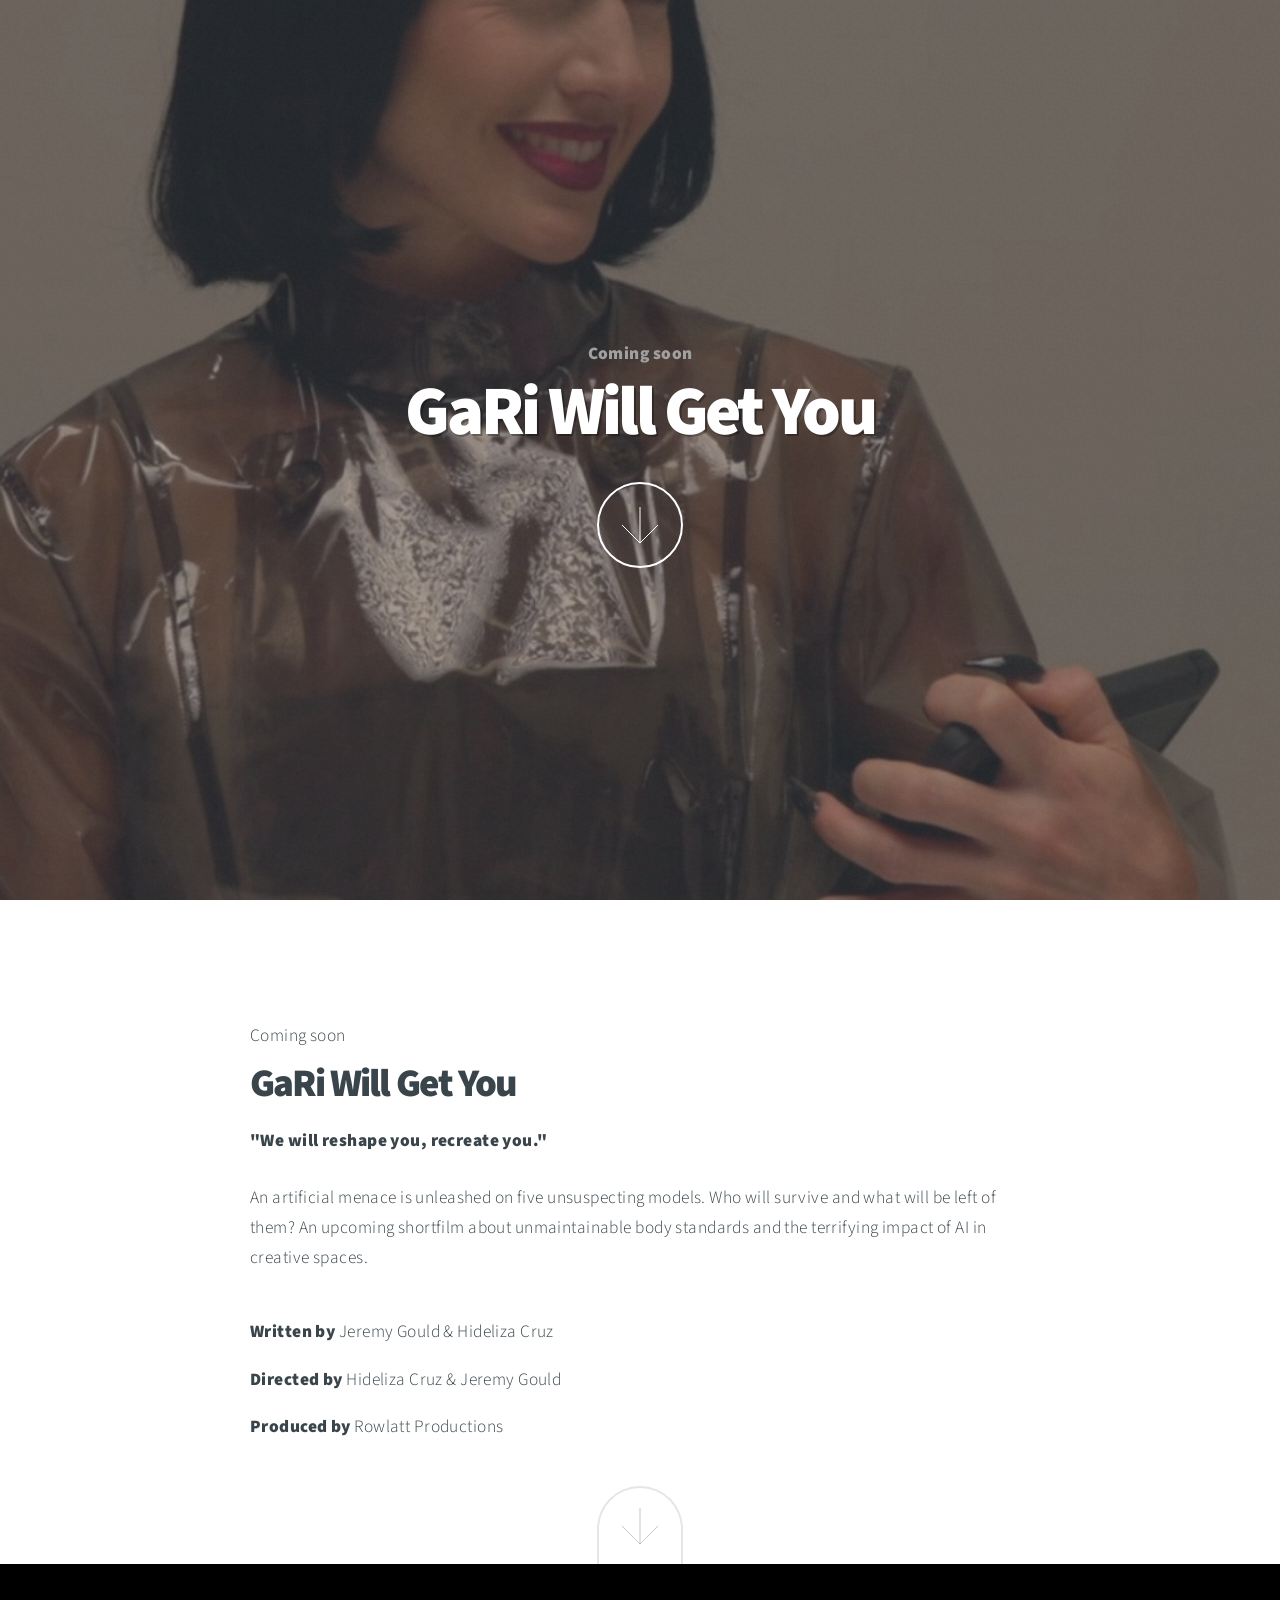
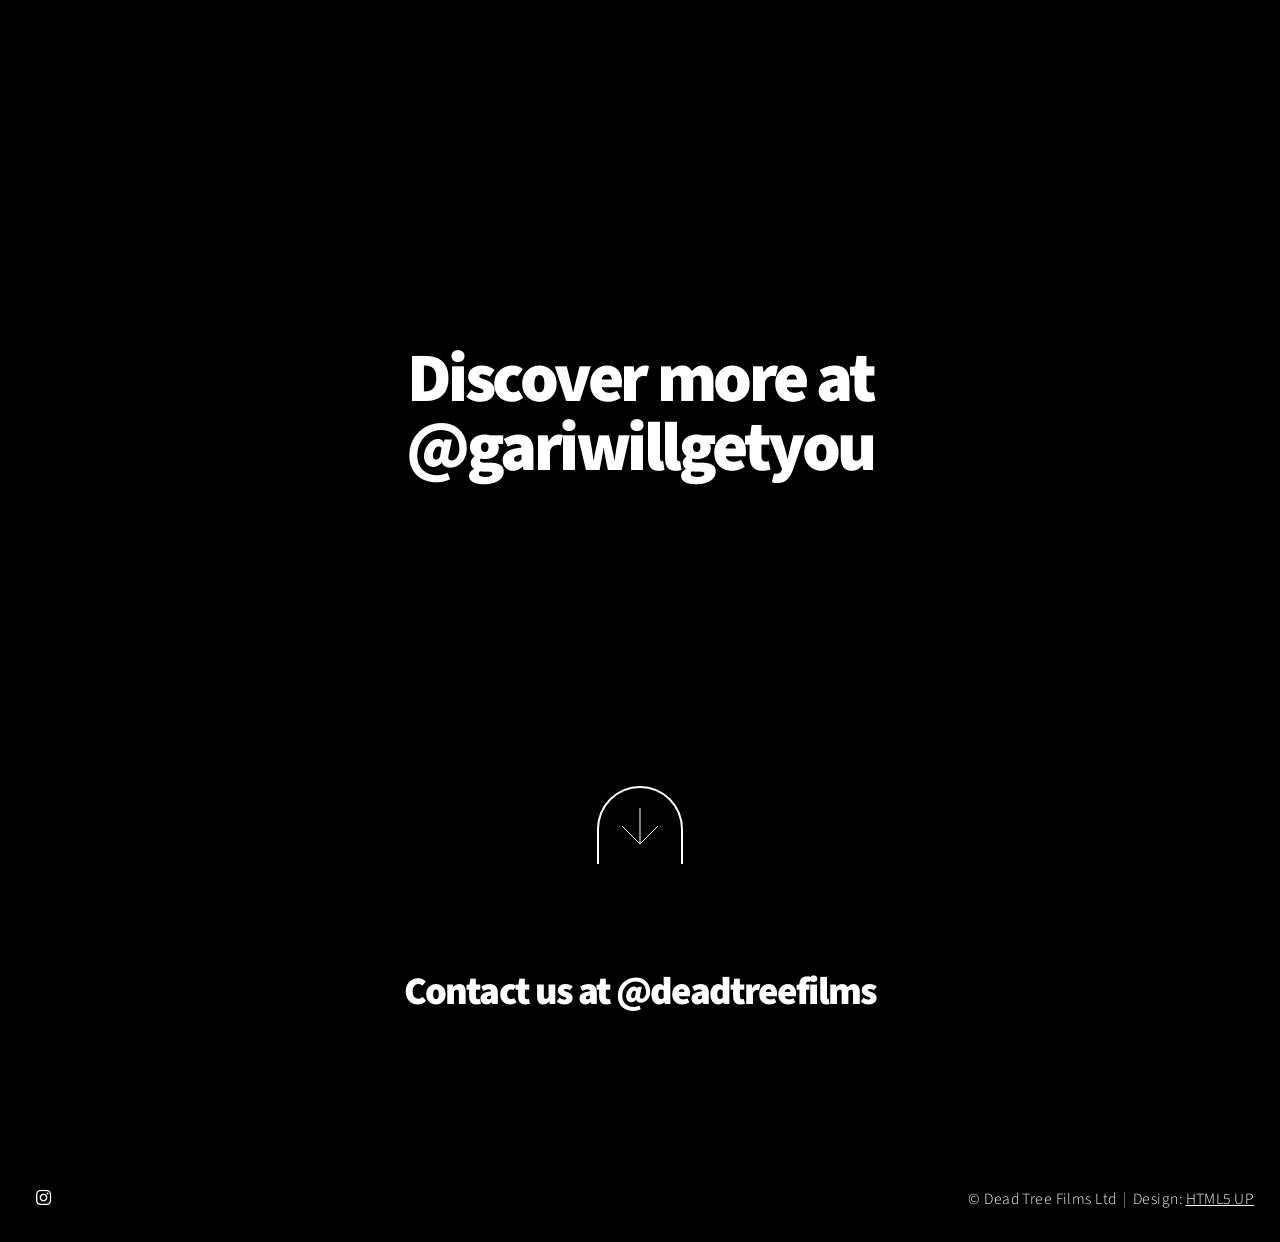
==== commit c3d83d3a: "many updates" ====
--- a/films_gari-will-get-you.html
+++ b/films_gari-will-get-you.html
@@ -27,9 +27,8 @@
 				<!-- Off Screen Menu -->
 				<div class="off-screen-menu">
 					<ul class="links">
-						<li><strong style="color:rgba(255, 255, 255, 1)"><a href="films_gari-will-get-you.html">GaRi Will Get You</a></strong></li>
-						<li><strong style="color:rgba(255, 255, 255, 1)"><a href="index.html#work">Films</a></strong></li>
-						<li><strong style="color:rgba(255, 255, 255, 1)"><a href="index.html#two">About Us</a></strong></li>
+						<li><strong style="color:rgba(255, 255, 255, 1)"><a href="index.html#filmgallery">Films</a></strong></li>
+						<li><strong style="color:rgba(255, 255, 255, 1)"><a href="index.html#two">About</a></strong></li>
 						<li><strong style="color:rgba(255, 255, 255, 1)"><a href="index.html#contact">Contact</a></strong></li>
 					</ul>
 				</div>
@@ -74,6 +73,7 @@
 						<h2><a href="https://www.instagram.com/gariwillgetyou/?hl=en">Discover more at @gariwillgetyou</a></h2>
 					</header>
 				</div>
+				<a href="#contact" class="button style2 down anchored">Next</a>
 			</section>
 
 		<!-- Contact -->
--- a/assets/css/main.css
+++ b/assets/css/main.css
@@ -1443,9 +1443,15 @@
 
 	.gallery_text {
 	    position: absolute;
-		top: 50%;
-		left: 50%;
-		transform: translate(-50%, -50%);		
+		bottom: 10%;
+		left: 7.5%;
+		font-size: 0.75em;
+	}
+
+	@media screen and (max-width: 736px) {
+		.gallery_text {
+			font-size: 1em;
+		}
 	}
 
 	.gallery {
@@ -1896,10 +1902,10 @@
 
 /* Off-screen-menu */
 	.off-screen-menu {
-		background-color: rgba(0,0,0,0.9);
+		background-color: rgba(0,0,0,0.95);
 		height: 100vh;
 		width: 100%;
-		line-height: 1.2em;
+		line-height: 1.5em;
 		position: fixed;
 		top: 0;
 		right: -100%;
@@ -1907,17 +1913,25 @@
 		flex-direction: column;
 		justify-content: center;
 		align-items: center;
-		text-align: left;
+		text-align: center;
 		text-shadow: 2px 2px rgba(0, 0, 0, 0.3);
-		font-size: 4em;
-	}
+		font-size: 3em;
+	}
+
+		@media screen and (max-width: 736px) {
+
+			.off-screen-menu  {
+				font-size: 4em;
+			}
+
+		}
 
 		.off-screen-menu a {
 			text-decoration: none;
 			color: inherit;
-			/* font-family: "HelpMeFont", "sans-serif";
-			font-weight: 500; */
-			letter-spacing: -0.0325em;
+			font-family: "HelpMeFont", "sans-serif";
+			font-weight: 500;
+			/* letter-spacing: -0.0325em; */
 		}
 
 		.off-screen-menu.active {
@@ -2445,6 +2459,25 @@
 			}
 		}
 
+/* Film Gallery */
+
+	@media screen and (min-width: 786px) {
+		#filmgallery {
+			min-height: 100vh;
+		}
+	}
+
+	#filmgallery .gallery {
+		display: flex;
+		flex-direction: column;
+		align-items: center;
+		gap: 2em;
+	}
+
+	#filmgallery .gallery article {
+		width: 75%;
+	}
+
 /* Two */
 
 	#two {
@@ -2458,13 +2491,31 @@
 			font-size: 2em;
 		}
 
-		#two h2 a:hover{
-			color: rgb(185, 185, 185);
-		}
-
 		@media screen and (max-width: 1280px) {
 			#two {
 				background: url("images/overlay.png"), url("../../images/two_phone.jpg");
+				background-size: 256px 256px, cover;
+				background-attachment: fixed, fixed;
+				background-position: center center; /* top left, bottom center; */
+			}
+		}
+
+/* Three */
+
+	#three {
+		background: url("images/overlay.png"), url("../../images/three.jpg");
+		background-size: 256px 256px, cover;
+		background-attachment: fixed, fixed;
+		background-position: center center; /* top left, center center; */
+	}
+
+		#three h2 {
+			font-size: 2em;
+		}
+
+		@media screen and (max-width: 1280px) {
+			#three {
+				background: url("images/overlay.png"), url("../../images/three_phone.jpg");
 				background-size: 256px 256px, cover;
 				background-attachment: fixed, fixed;
 				background-position: center center; /* top left, bottom center; */
